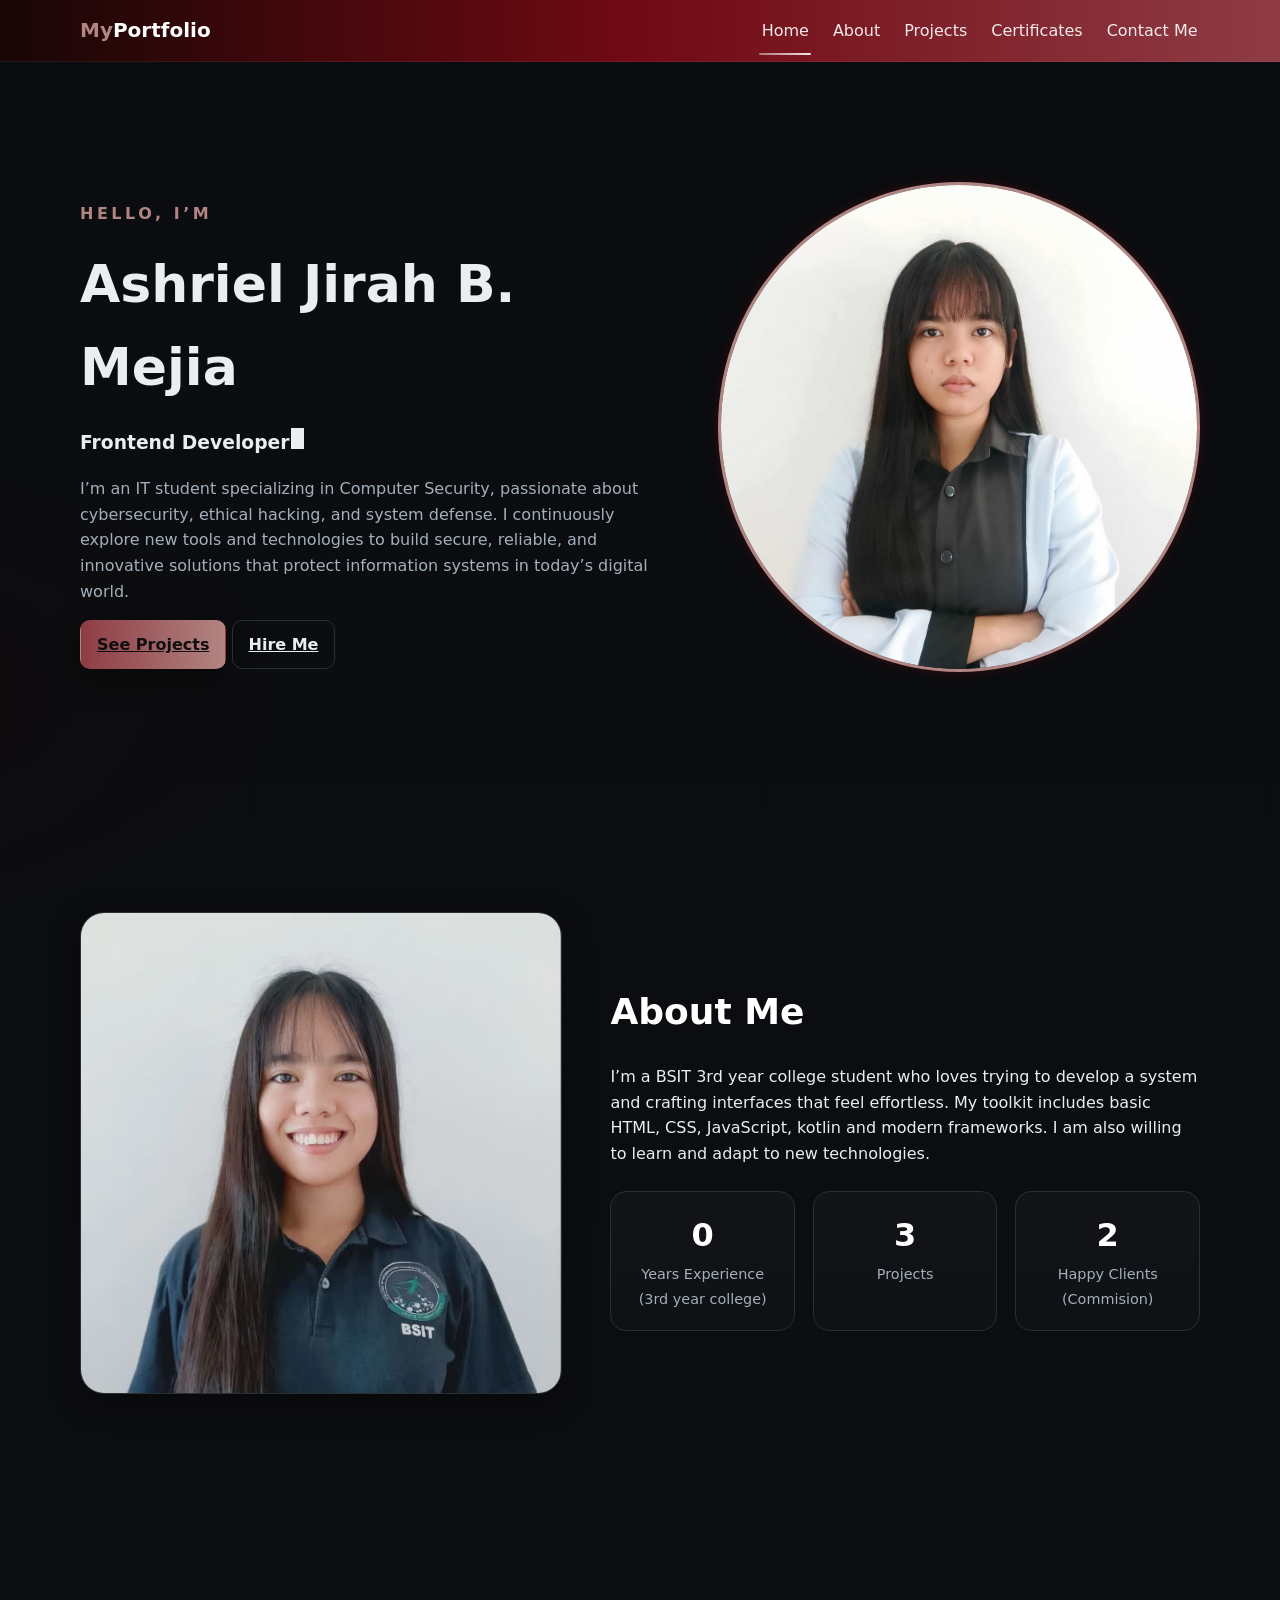
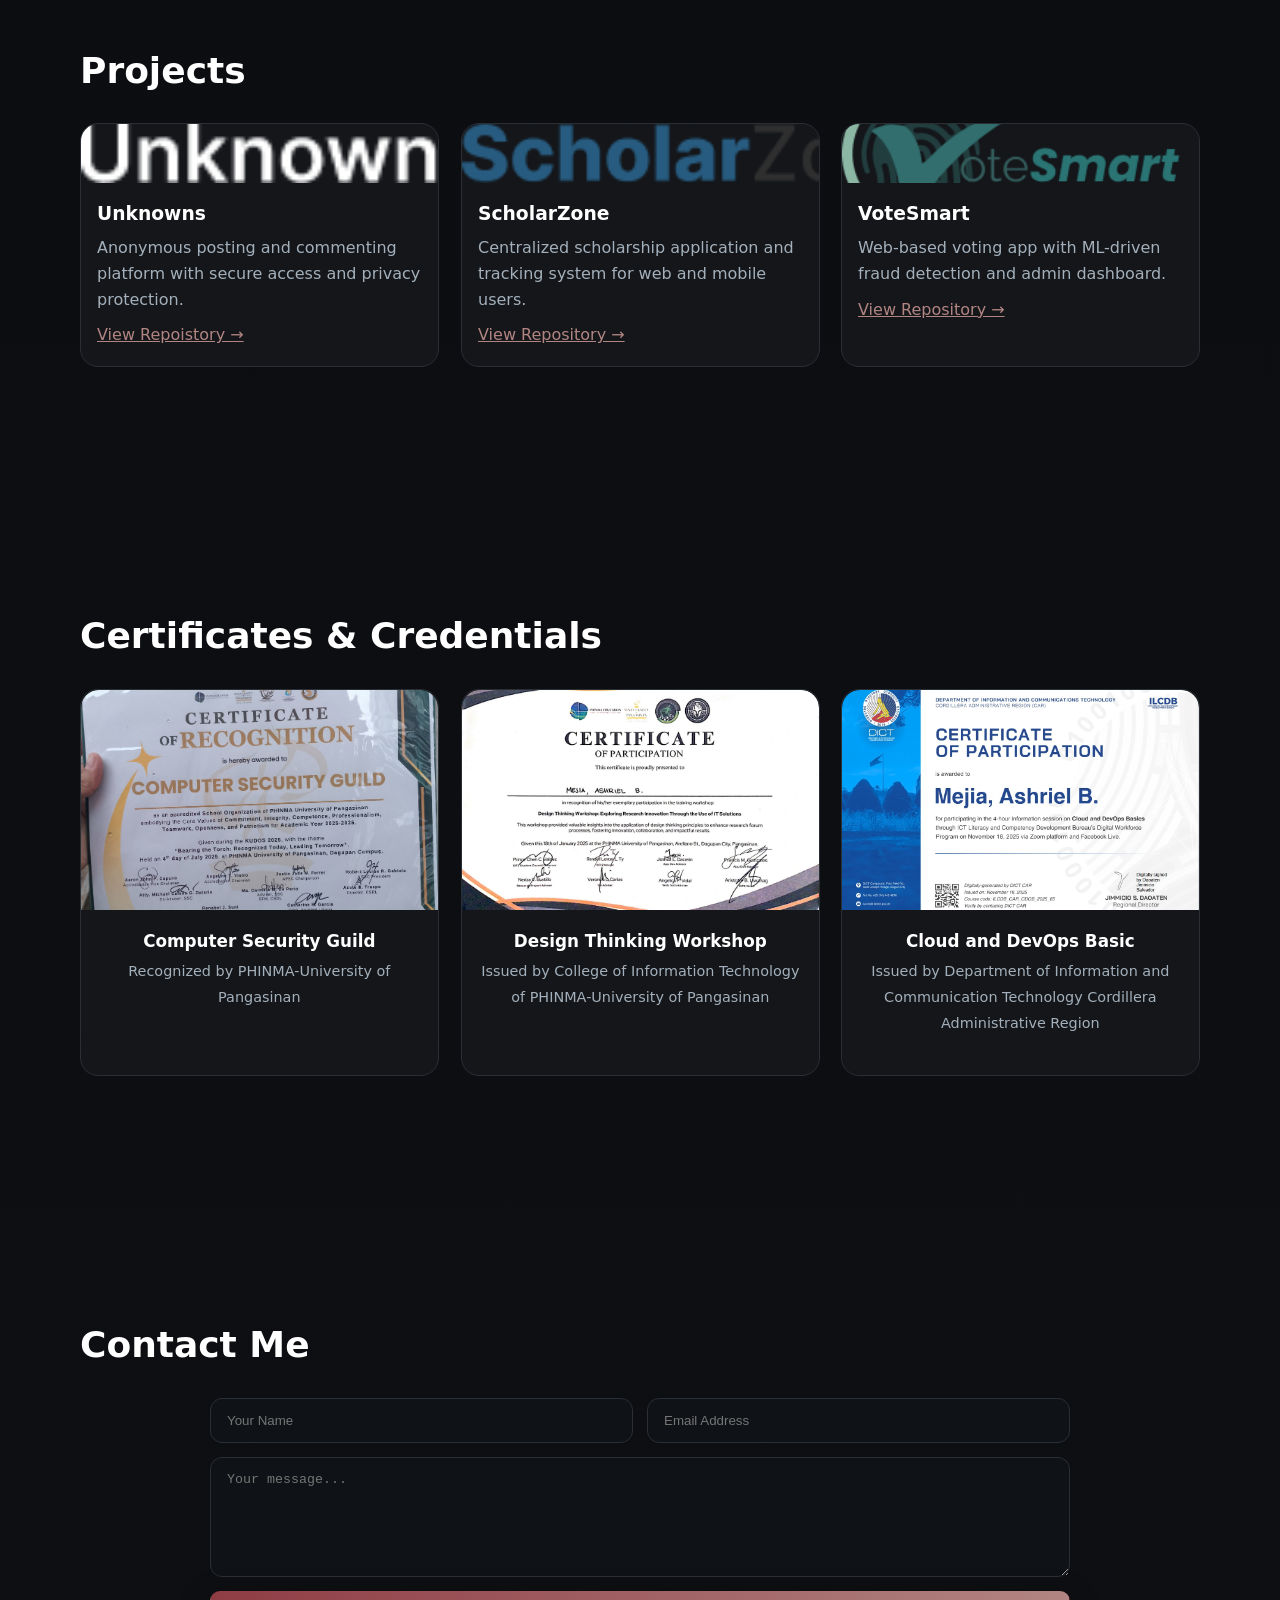
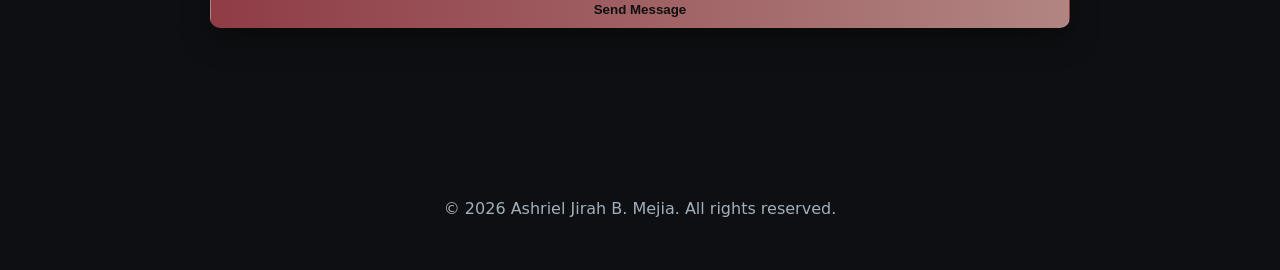
==== index.html @ 912727d7 "Add files via upload My Portfolio" ====
<!DOCTYPE html>
<html lang="en">
<head>
  <meta charset="utf-8" />
  <meta name="viewport" content="width=device-width,initial-scale=1" />
  <title>Sample Portfolio — Your Name</title>
  <link rel="stylesheet" href="style.css" />
</head>
<body>
  <!-- Header / Nav -->
  <header class="header" id="top">
    <a href="#home" class="logo"><span>My</span>Portfolio</a>

    <button class="menu-btn" aria-expanded="false" aria-controls="nav">
      <span class="menu-line"></span>
      <span class="menu-line"></span>
      <span class="menu-line"></span>
      <span class="sr-only">Toggle navigation</span>
    </button>

    <nav id="nav" class="navbar" aria-label="Primary">
      <a href="#home" class="nav-link">Home</a>
      <a href="#about" class="nav-link">About</a>
      <a href="#projects" class="nav-link">Projects</a>
      <a href="#certificates" class="nav-link">Certificates</a>
      <a href="#contact" class="nav-link">Contact Me</a>
    </nav>
  </header>

  <!-- Home -->
  <section id="home" class="home section">
    <div class="home-content">
      <p class="eyebrow reveal">Hello, I’m</p>
      <h1 class="reveal">Ashriel Jirah B. Mejia</h1>
      <h3 class="typing reveal" data-text='["Frontend Developer","UI/UX Enthusiast","Ledership Skills", "Project Manager"]'></h3>
      <p class="lead reveal">
        I’m an IT student specializing in Computer Security, 
        passionate about cybersecurity, ethical hacking, 
        and system defense. I continuously explore new tools 
        and technologies to build secure, reliable, 
        and innovative solutions that protect information 
        systems in today’s digital world.
      </p>

      <div class="btn-box reveal">
        <a class="btn btn-primary" href="#projects">See Projects</a>
        <a class="btn btn-ghost" href="#contact">Hire Me</a>
      </div>
    </div>

    <div class="img-box reveal">
      <img src="pic1.jpg"
           alt="Portrait placeholder" />
    </div>
  </section>

  <!-- About -->
  <section id="about" class="about section">
    <div class="about-img reveal">
      <img src="pic2.jpg"
           alt="Working at a laptop" />
    </div>
    <div class="about-content">
      <h2 class="section-title reveal">About Me</h2>
      <p class="reveal">
        I’m a BSIT 3rd year college student who loves trying to develop a system and crafting interfaces that feel effortless. My toolkit includes basic HTML, CSS,
        JavaScript, kotlin and modern frameworks. I am also willing to learn and adapt to new technologies.
      </p>

      <div class="stats">
        <div class="stat reveal">
          <span class="stat-num" data-target="0"></span>
          <span class="stat-label">Years Experience (3rd year college)</span>
        </div>
        <div class="stat reveal">
          <span class="stat-num" data-target="3">0</span>
          <span class="stat-label">Projects</span>
        </div>
        <div class="stat reveal">
          <span class="stat-num" data-target="2">0</span>
          <span class="stat-label">Happy Clients (Commision)</span>
        </div>
      </div>
    </div>
  </section>

  <!-- Projects -->
  <section id="projects" class="projects section">
    <h2 class="section-title reveal">Projects</h2>

    <div class="grid">

      <article class="card tilt reveal">
        <div class="card-media"
             style="background-image:url('Unknown\ \(1\).png')"></div>
        <div class="card-body">
          <h3>Unknowns</h3>
          <p>Anonymous posting and commenting platform with secure access and privacy protection.</p>
          <a href="https://github.com/ZAshTaymZie/Unknown.git" class="card-link">View Repoistory →</a>
        </div>
      </article>

      <article class="card tilt reveal">
        <div class="card-media"
             style="background-image:url('title.png')"></div>
        <div class="card-body">
          <h3>ScholarZone</h3>
          <p>Centralized scholarship application and tracking system for web and mobile users.</p>
          <a href="https://www.github.com/endevium/ScholarZone" class="card-link">View Repository →</a>
        </div>
      </article>

      <article class="card tilt reveal">
        <div class="card-media"
             style="background-image: url('logo.png') ;"></div>
        <div class="card-body">
          <h3>VoteSmart</h3>
          <p>Web-based voting app with ML-driven fraud detection and admin dashboard.</p>
          <a href="https://github.com/ZAshTaymZie/VoteSmart" class="card-link">View Repository →</a>
        </div>
      </article>
    </div>
  </section>

  <section id="certificates" class="certificates section">
  <h2 class="section-title reveal">Certificates & Credentials</h2>

  <div class="cert-grid">
    
    <!-- Certificate Item -->

    <article class="card tilt reveal">
    <div class="cert-card reveal">
      <img src="CSG.jpg" alt="Cybersecurity Fundamentals Certificate">
      <div class="cert-info">
        <h3>Computer Security Guild</h3>
        <span class="meta">Recognized by PHINMA-University of Pangasinan</span>
      </div>
    </div>
    </article>
    
    <article class="card tilt reveal">
    <div class="cert-card reveal">
      <img src="Designworkshop.jpg" alt="Python Programming Certificate">
      <div class="cert-info">
        <h3>Design Thinking Workshop</h3>
        <span class="meta">Issued by College of Information Technology of PHINMA-University of Pangasinan</span>
      </div>
    </div>
    </article>

    <article class="card tilt reveal">
    <div class="cert-card reveal">
      <img src="DICT.jpg" alt="Web Development Certificate">
      <div class="cert-info">
        <h3>Cloud and DevOps Basic</h3>
        <span class="meta">Issued by Department of Information and Communication Technology Cordillera Administrative Region</span>
      </div>
    </div>
    </article>

  </div>
</section>


  <!-- Contact -->
  <section id="contact" class="contact section">
    <h2 class="section-title reveal">Contact Me</h2>

    <form class="contact-form reveal" action="#" method="post">
      <div class="input-row">
        <input type="text" name="name" placeholder="Your Name" required />
        <input type="email" name="email" placeholder="Email Address" required />
      </div>
      <textarea name="message" rows="6" placeholder="Your message..." required></textarea>
      <button type="submit" class="btn btn-primary">Send Message</button>
    </form>
  </section>
  
  <button class="to-top" aria-label="Back to top">↑</button>

  <footer class="footer">
    <p>© <span id="year"></span> Ashriel Jirah B. Mejia. All rights reserved.</p>
  </footer>

  <script src="script.js"></script>



</body>
</html>
---- style.css ----
/* ===== Theme Variables ===== */
:root {
  --bg: #0e0f12;
  --text: #e9eef2;
  --muted: #a3b0bb;

  /* luxe cherry gradient */
  --grad-1: #180605;
  --grad-2: #710A14;
  --grad-3: #8F3C45;

  --accent: #B18582;     /* dusty rose */
  --accent-2: #8F3C45;   /* rustic red */

  --card: #14161a;
  --border: #2a2e35;
  --shadow: 0 10px 30px rgba(0,0,0,.35);
}

/* ===== Reset / Base ===== */
* {
  box-sizing: border-box;
}
html {
  scroll-behavior: smooth;
}
body {
  margin: 0;
  font: 16px/1.6 "Poppins", system-ui, -apple-system, Segoe UI, Roboto, Arial, sans-serif;
  color: var(--text);
  background:
    radial-gradient(1200px 600px at 120% -10%, rgba(143,60,69,.25), transparent 60%),
    radial-gradient(900px 400px at -20% 20%, rgba(24,6,5,.35), transparent 60%),
    linear-gradient(180deg, #0b0c0f, #0e0f12);
}

/* ===== Header / Navbar ===== */
.header {
  position: sticky;
  top: 0;
  z-index: 1000;
  display: flex;
  align-items: center;
  justify-content: space-between;
  width: 100%;
  padding: 12px min(8vw, 80px);
  background: linear-gradient(90deg, var(--grad-1), var(--grad-2), var(--grad-3));
  border-bottom: 1px solid rgba(255, 255, 255, .06);
  backdrop-filter: saturate(150%) blur(8px);
}
.logo {
  font-weight: 700;
  font-size: 1.25rem;
  color: #fff;
  text-decoration: none;
}
.logo span {
  color: var(--accent);
}
.menu-btn {
  display: none;
  background: none;
  border: 0;
  cursor: pointer;
  padding: 6px;
}
.menu-line {
  display: block;
  width: 24px;
  height: 2px;
  background: #fff;
  margin: 5px 0;
  border-radius: 2px;
}
.navbar {
  display: flex;
  align-items: center;
  gap: 1.2rem;
}
.nav-link {
  color: #fff;
  opacity: .9;
  position: relative;
  padding: .35rem .15rem;
  text-decoration: none;
  transition: 0.3s ease;
}
.nav-link:hover {
  opacity: 1;
}
.nav-link.active::after,
.nav-link:hover::after {
  content: "";
  position: absolute;
  left: 0;
  right: 0;
  bottom: -6px;
  height: 2px;
  background: linear-gradient(90deg, var(--accent), #fff);
  border-radius: 2px;
}
.btn {
  border-radius: 10px;
  padding: .65rem 1rem;
  font-weight: 600;
  display: inline-flex;
  gap: .5rem;
  align-items: center;
  justify-content: center;
  transition: transform .2s ease, box-shadow .3s ease, background .3s ease, color .3s ease;
}
.btn-primary {
  background: linear-gradient(90deg, var(--accent-2), var(--accent));
  color: #0f0f10;
  border: 1px solid transparent;
  box-shadow: var(--shadow);
}
.btn-primary:hover {
  transform: translateY(-2px);
  color: #000;
}
.btn-ghost {
  background: transparent;
  color: var(--text);
  border: 1px solid var(--border);
}
.btn-ghost:hover {
  border-color: var(--accent);
  color: #fff;
}

/* ===== Sections ===== */
.section {
  padding: clamp(72px, 12vw, 120px) min(8vw, 80px);
}
.section-title {
  font-size: clamp(1.6rem, 1.2rem + 2vw, 2.25rem);
  margin: 0 0 24px;
  color: #fff;
}

/* ===== Home ===== */
.home {
  display: grid;
  grid-template-columns: 1.1fr .9fr;
  gap: 48px;
  align-items: center;
}
.home .eyebrow {
  color: var(--accent);
  letter-spacing: .22em;
  text-transform: uppercase;
  font-weight: 700;
}
.home h1 {
  font-size: clamp(2rem, 1.2rem + 3vw, 3.25rem);
  margin: .25rem 0 .25rem;
}
.home .lead {
  color: var(--muted);
  max-width: 60ch;
}
.img-box {
  width: 100%;
  height: 100%;
  border-radius: 50%;
  overflow: hidden;
  border: 3px solid var(--accent);
  box-shadow: 0 0 10px rgba(113, 10, 20, 0.4);
}
.img-box img {
  width: 100%;
  height: 100%;
  object-fit: cover;
}

/* ===== About ===== */
.about {
  display: grid;
  grid-template-columns: .9fr 1.1fr;
  gap: 48px;
  align-items: center;
}
.about-img img {
  width: 100%;
  border-radius: 24px;
  border: 1px solid var(--border);
  box-shadow: var(--shadow);
}
.stats {
  display: grid;
  grid-template-columns: repeat(3, 1fr);
  gap: 18px;
  margin-top: 24px;
}
.stat {
  background: linear-gradient(180deg, #121419, #0f1115);
  border: 1px solid var(--border);
  border-radius: 16px;
  padding: 18px;
  text-align: center;
}
.stat-num {
  display: block;
  font-size: 2rem;
  font-weight: 800;
  color: #fff;
}
.stat-label {
  color: var(--muted);
  font-size: .9rem;
}

/* ===== Projects ===== */
.projects .grid {
  display: grid;
  grid-template-columns: repeat(3, 1fr);
  gap: 22px;
}
.card {
  background: var(--card);
  border: 1px solid var(--border);
  border-radius: 18px;
  overflow: hidden;
  transform-style: preserve-3d;
  will-change: transform;
}
.card-media {
  aspect-ratio: 60/10;
  background-size: cover;
  background-position: left;
  filter: saturate(.95) contrast(1.05);
  transition: transform .4s ease, filter .3s ease;
}
.card-body {
  padding: 16px 16px 18px;
}
.card h3 {
  margin: 0 0 6px;
  color: #fff;
}
.card p {
  margin: 0 0 10px;
  color: var(--muted);
}
.card-link {
  color: var(--accent);
}
.card:hover .card-media {
  transform: scale(1.05);
  filter: saturate(1.05);
}

/* ===== Certificates ===== */
.cert-grid {
  display: grid;
  grid-template-columns: repeat(3, 1fr);
  gap: 22px;
}

.cert-card {
  background: var(--card);
  border-radius: 18px;
  overflow: hidden;
  transition: transform .35s ease, box-shadow .35s ease;
}

.cert-card:hover {
  transform: translateY(-6px);
}

.cert-card img {
  width: 100%;
  height: 220px;
  object-fit: cover;
  background: #0f1115;
}

.cert-info {
  padding: 10px 10px 40px;
  text-align: center;
}

.cert-info h3 {
  margin: 0 0 4px;
  color: #fff;
  font-size: 1.05rem;
}

.cert-info .meta {
  font-size: .9rem;
  color: var(--muted);
}

/* ===== Contact ===== */
.contact-form {
  max-width: 860px;
  margin-inline: auto;
  display: grid;
  gap: 14px;
}
.input-row {
  display: grid;
  grid-template-columns: 1fr 1fr;
  gap: 14px;
}
input, textarea {
  width: 100%;
  padding: 14px 16px;
  border-radius: 12px;
  border: 1px solid var(--border);
  background: #0f1216;
  color: var(--text);
}
input:focus, textarea:focus {
  outline: none;
  border-color: var(--accent);
  box-shadow: 0 0 0 4px rgba(177, 133, 130, .15);
}

/* ===== Footer ===== */
.footer {
  padding: 32px;
  text-align: center;
  color: var(--muted);
}

/* ===== Back to Top ===== */
.to-top {
  position: fixed;
  right: 20px;
  bottom: 20px;
  width: 44px;
  height: 44px;
  border-radius: 50%;
  background: linear-gradient(135deg, var(--accent-2), var(--accent));
  color: #0f0f10;
  border: 0;
  cursor: pointer;
  box-shadow: var(--shadow);
  display: none;
  font-size: 1.15rem;
  font-weight: 800;
}
.to-top.show {
  display: grid;
  place-items: center;
}

/* ===== Animations / Reveal ===== */
.reveal {
  opacity: 0;
  transform: translateY(16px);
  transition: opacity .7s ease, transform .7s ease;
}
.reveal.visible {
  opacity: 1;
  transform: none;
}
.typing::after {
  content: "";
  display: inline-block;
  width: 1ch;
  margin-left: 2px;
  height: 1.1em;
  background: currentColor;
  animation: blink 1s steps(1) infinite;
}

@keyframes blink {
  50% { opacity: 0; }
}

/* ===== Responsive ===== */
@media (max-width: 992px) {
  .projects .grid { grid-template-columns: repeat(2, 1fr); }
  .about, .home { grid-template-columns: 1fr; text-align: center; }
  .img-box { order: -1; margin-inline: auto; }
  .stats { grid-template-columns: repeat(3, 1fr); }
}
@media (max-width: 768px) {
  .menu-btn { display: block; }
  .navbar {
    position: fixed;
    inset: 64px 0 auto 0;
    background: #111318;
    border-top: 1px solid var(--border);
    transform: translateY(-120%);
    transition: transform .35s ease;
    padding: 14px min(8vw, 80px);
    display: grid;
    gap: 10px;
  }
  .navbar.open { transform: translateY(0); }
  .projects .grid { grid-template-columns: 1fr; }
  .input-row { grid-template-columns: 1fr; }
}

@media (max-width: 992px) {
  .cert-grid { grid-template-columns: repeat(2, 1fr); }
}
@media (max-width: 768px) {
  .cert-grid { grid-template-columns: 1fr; }
}
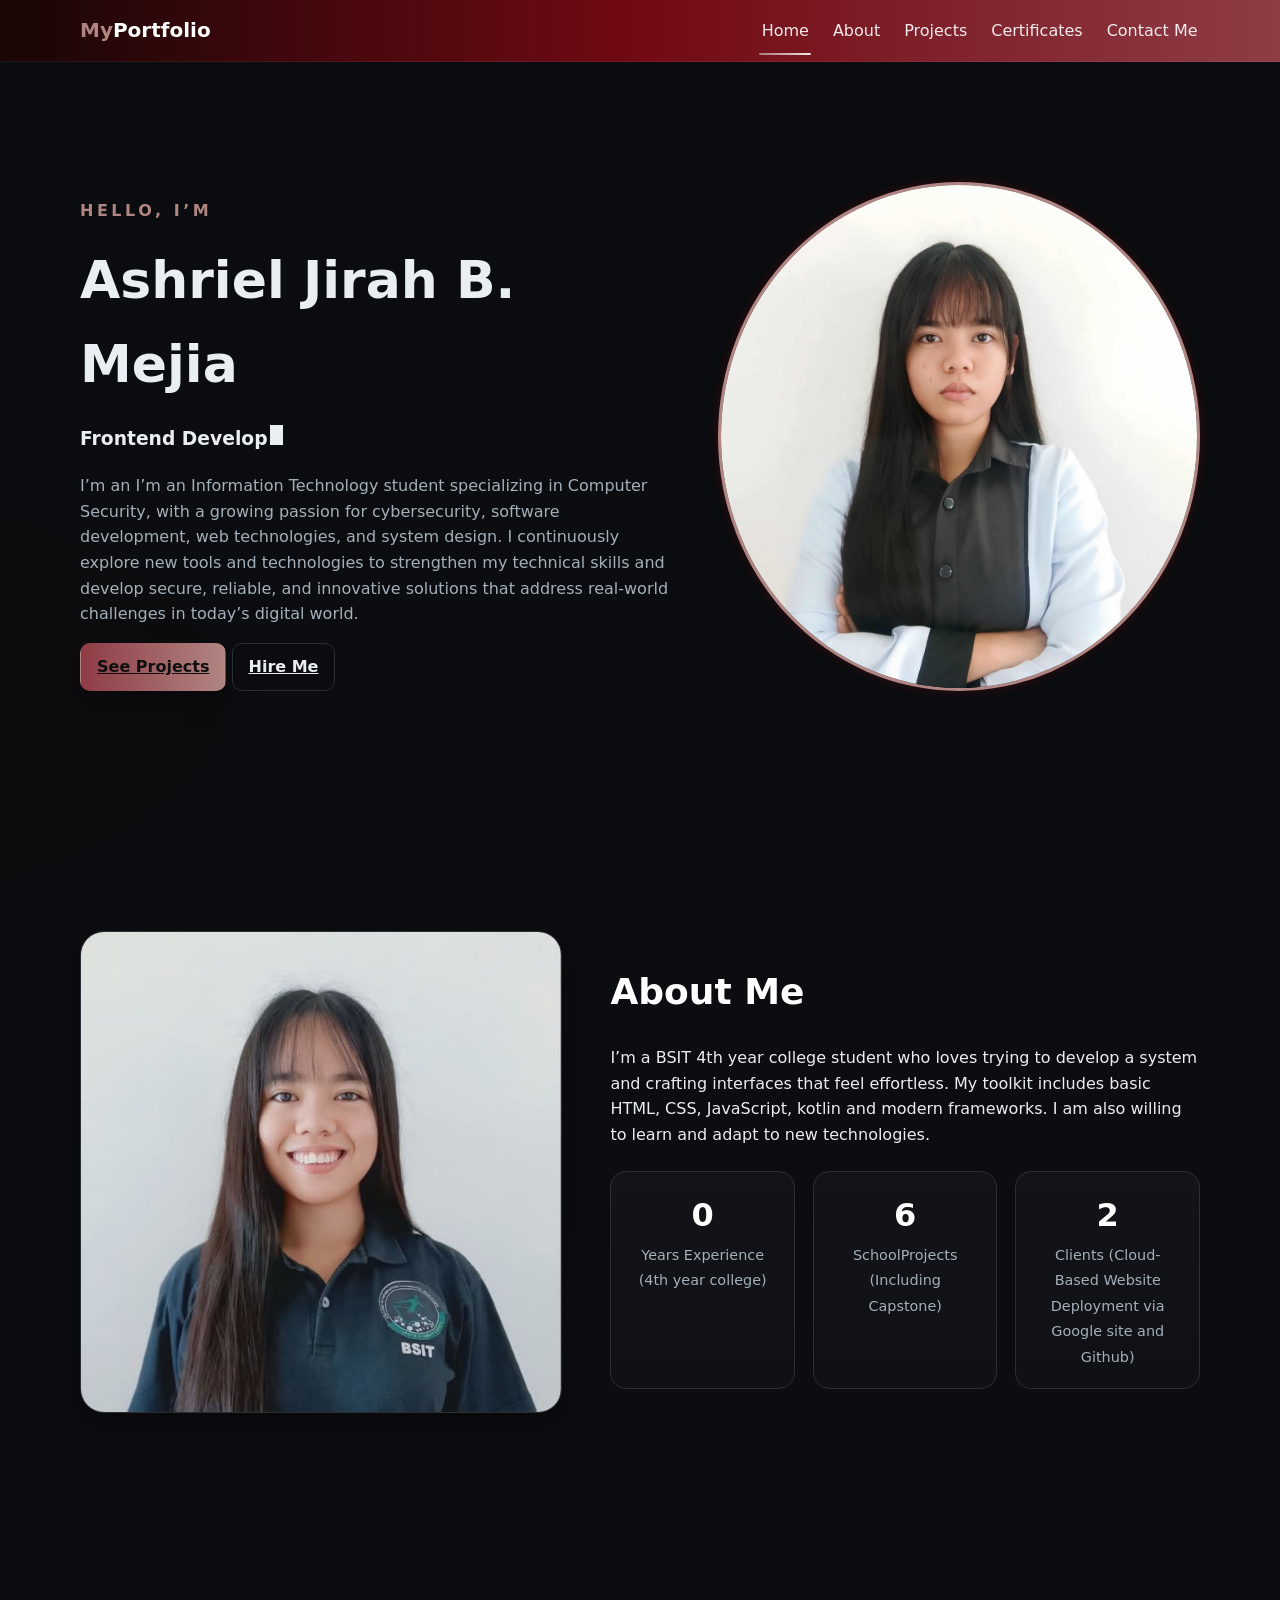
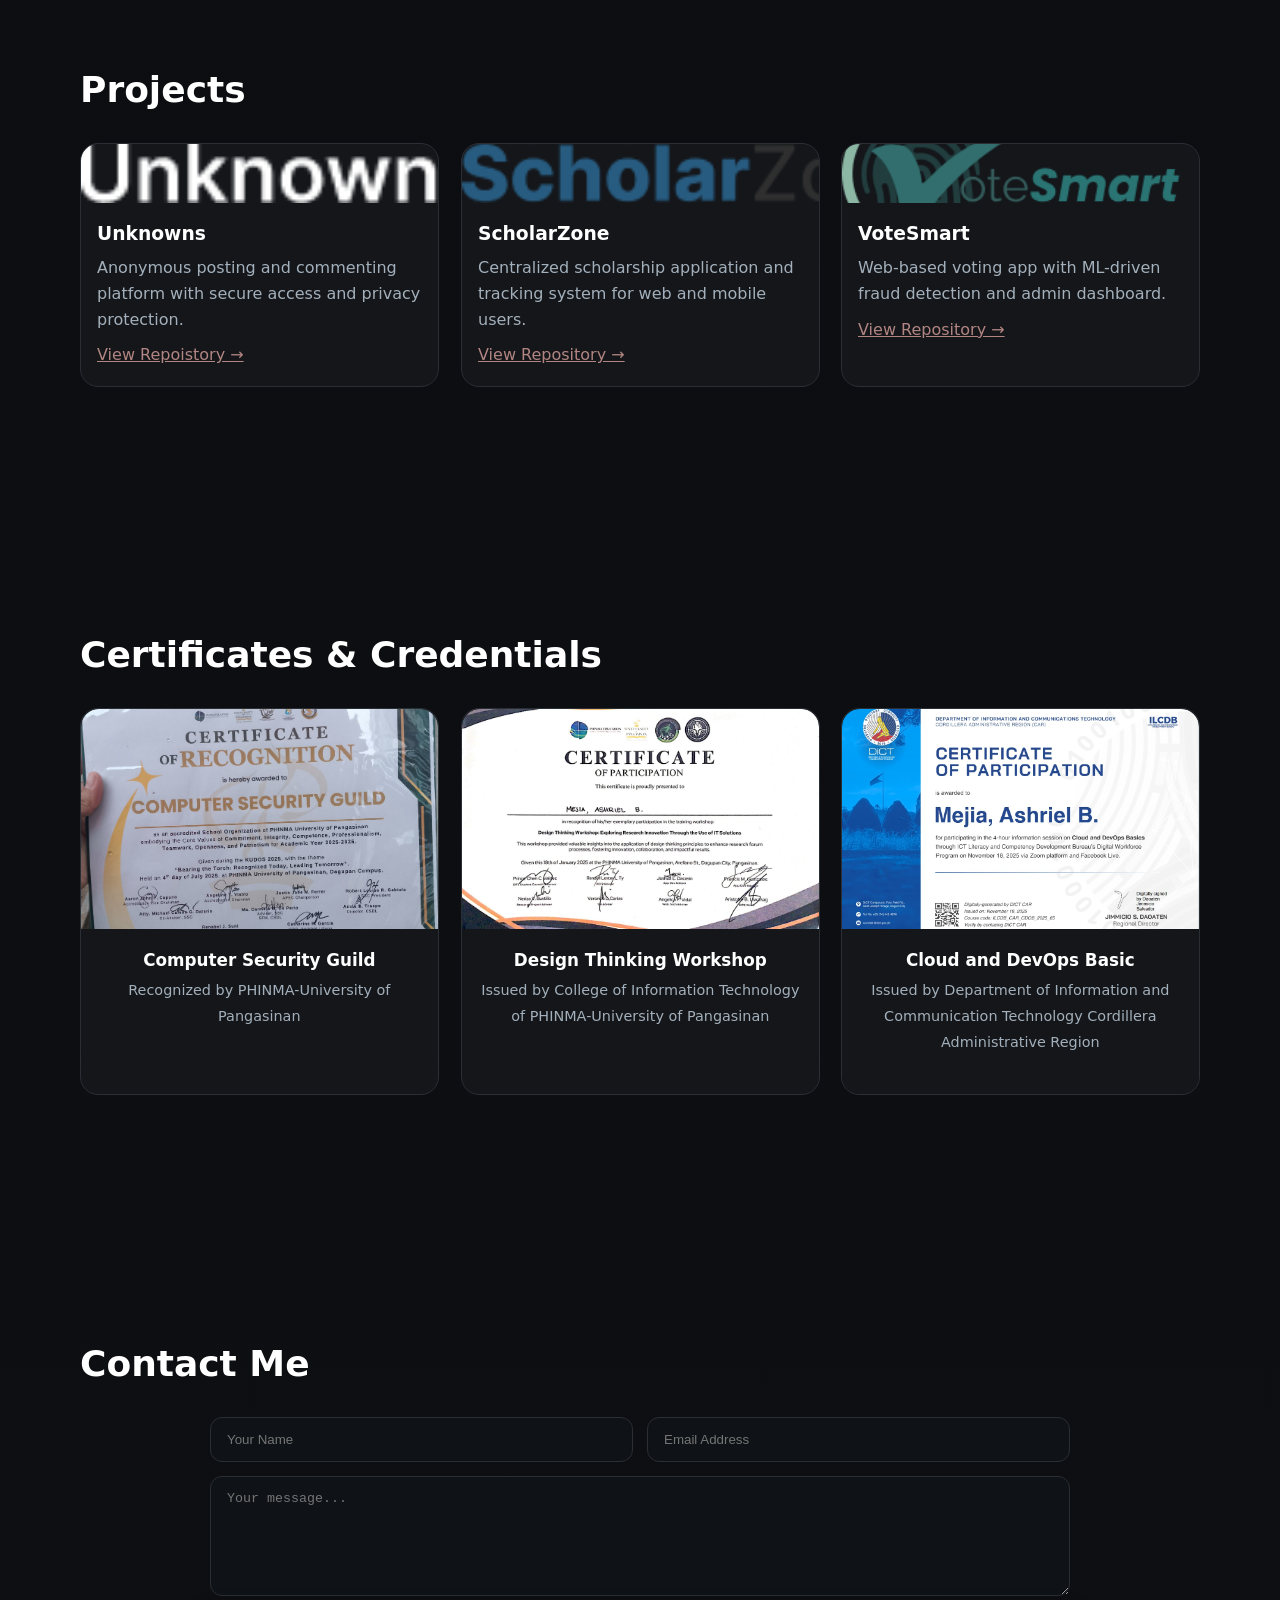
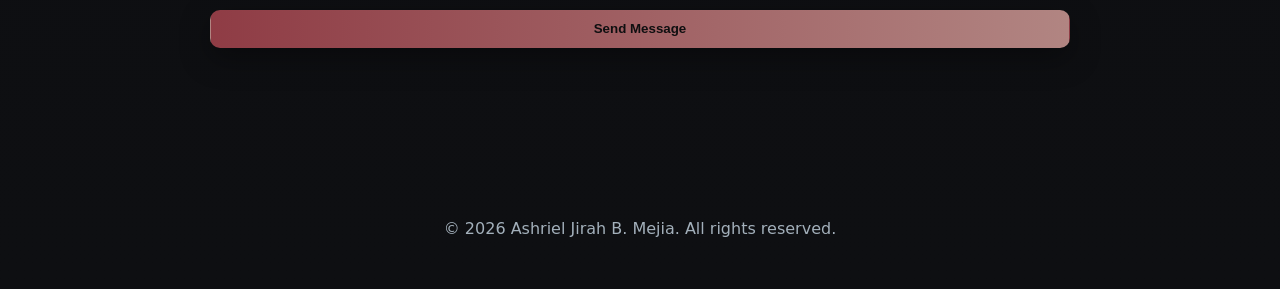
==== commit c64a9a76: "Update index.html" ====
--- a/index.html
+++ b/index.html
@@ -3,7 +3,7 @@
 <head>
   <meta charset="utf-8" />
   <meta name="viewport" content="width=device-width,initial-scale=1" />
-  <title>Sample Portfolio — Your Name</title>
+  <title>AJBM Portfolio</title>
   <link rel="stylesheet" href="style.css" />
 </head>
 <body>
@@ -34,12 +34,7 @@
       <h1 class="reveal">Ashriel Jirah B. Mejia</h1>
       <h3 class="typing reveal" data-text='["Frontend Developer","UI/UX Enthusiast","Ledership Skills", "Project Manager"]'></h3>
       <p class="lead reveal">
-        I’m an IT student specializing in Computer Security, 
-        passionate about cybersecurity, ethical hacking, 
-        and system defense. I continuously explore new tools 
-        and technologies to build secure, reliable, 
-        and innovative solutions that protect information 
-        systems in today’s digital world.
+        I’m an I’m an Information Technology student specializing in Computer Security, with a growing passion for cybersecurity, software development, web technologies, and system design. I continuously explore new tools and technologies to strengthen my technical skills and develop secure, reliable, and innovative solutions that address real-world challenges in today’s digital world.
       </p>
 
       <div class="btn-box reveal">
@@ -63,22 +58,22 @@
     <div class="about-content">
       <h2 class="section-title reveal">About Me</h2>
       <p class="reveal">
-        I’m a BSIT 3rd year college student who loves trying to develop a system and crafting interfaces that feel effortless. My toolkit includes basic HTML, CSS,
+        I’m a BSIT 4th year college student who loves trying to develop a system and crafting interfaces that feel effortless. My toolkit includes basic HTML, CSS,
         JavaScript, kotlin and modern frameworks. I am also willing to learn and adapt to new technologies.
       </p>
 
       <div class="stats">
         <div class="stat reveal">
           <span class="stat-num" data-target="0"></span>
-          <span class="stat-label">Years Experience (3rd year college)</span>
+          <span class="stat-label">Years Experience (4th year college)</span>
         </div>
         <div class="stat reveal">
-          <span class="stat-num" data-target="3">0</span>
-          <span class="stat-label">Projects</span>
+          <span class="stat-num" data-target="6">0</span>
+          <span class="stat-label">SchoolProjects (Including Capstone)</span>
         </div>
         <div class="stat reveal">
           <span class="stat-num" data-target="2">0</span>
-          <span class="stat-label">Happy Clients (Commision)</span>
+          <span class="stat-label"> Clients (Cloud-Based Website Deployment via Google site and Github)</span>
         </div>
       </div>
     </div>
@@ -167,14 +162,30 @@
   <section id="contact" class="contact section">
     <h2 class="section-title reveal">Contact Me</h2>
 
-    <form class="contact-form reveal" action="#" method="post">
-      <div class="input-row">
-        <input type="text" name="name" placeholder="Your Name" required />
-        <input type="email" name="email" placeholder="Email Address" required />
-      </div>
-      <textarea name="message" rows="6" placeholder="Your message..." required></textarea>
-      <button type="submit" class="btn btn-primary">Send Message</button>
-    </form>
+    <form 
+  class="contact-form reveal" 
+  action="https://formsubmit.co/mejiaashriel@gmail.com" 
+  method="POST"
+>
+  <input type="hidden" name="_subject" value="New Portfolio Message from Ashriel's Website">
+  <input type="hidden" name="_captcha" value="false">
+  <input type="hidden" name="_template" value="table">
+
+  <div class="input-row">
+    <input type="text" name="name" placeholder="Your Name" required />
+    <input type="email" name="email" placeholder="Email Address" required />
+  </div>
+
+  <textarea 
+    name="message" 
+    rows="6" 
+    placeholder="Your message..." 
+    required
+  ></textarea>
+
+  <button type="submit" class="btn btn-primary">
+    Send Message
+  </button>
   </section>
   
   <button class="to-top" aria-label="Back to top">↑</button>
@@ -188,4 +199,4 @@
 
 
 </body>
-</html>+</html>
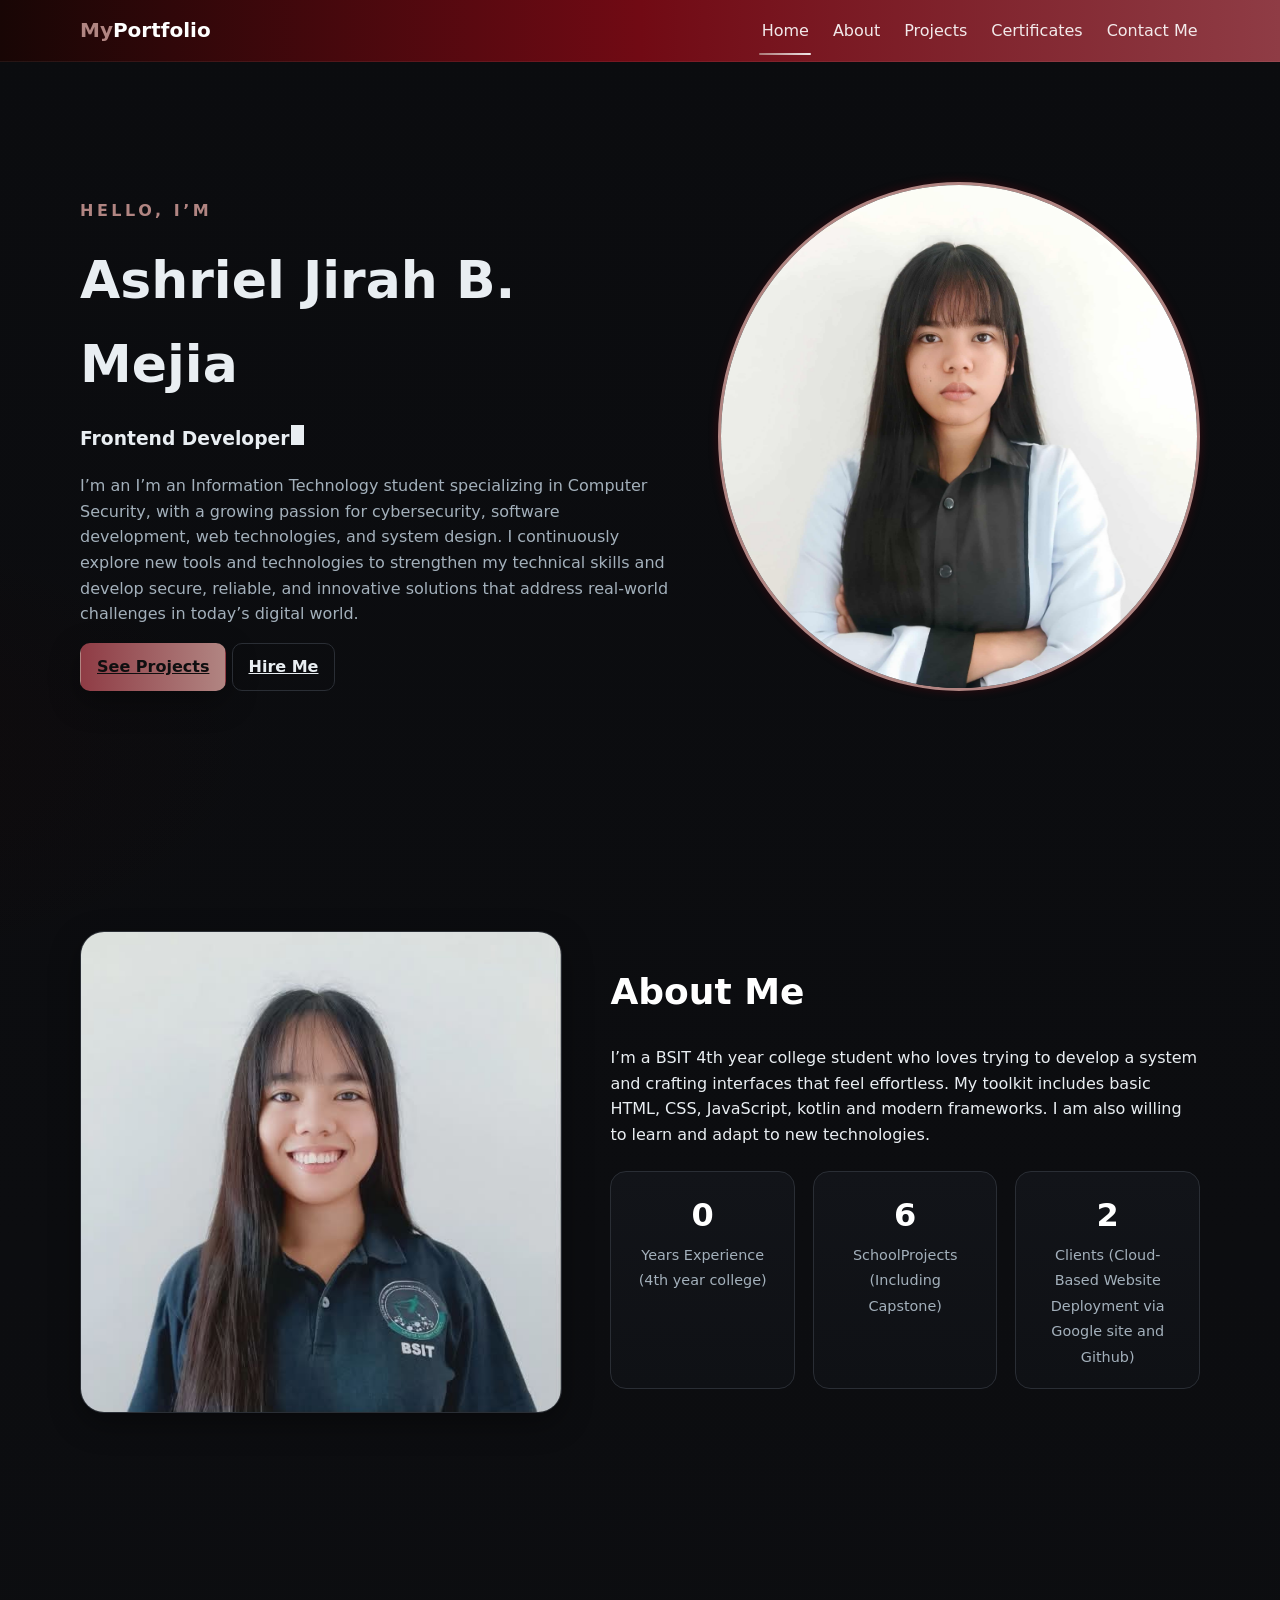
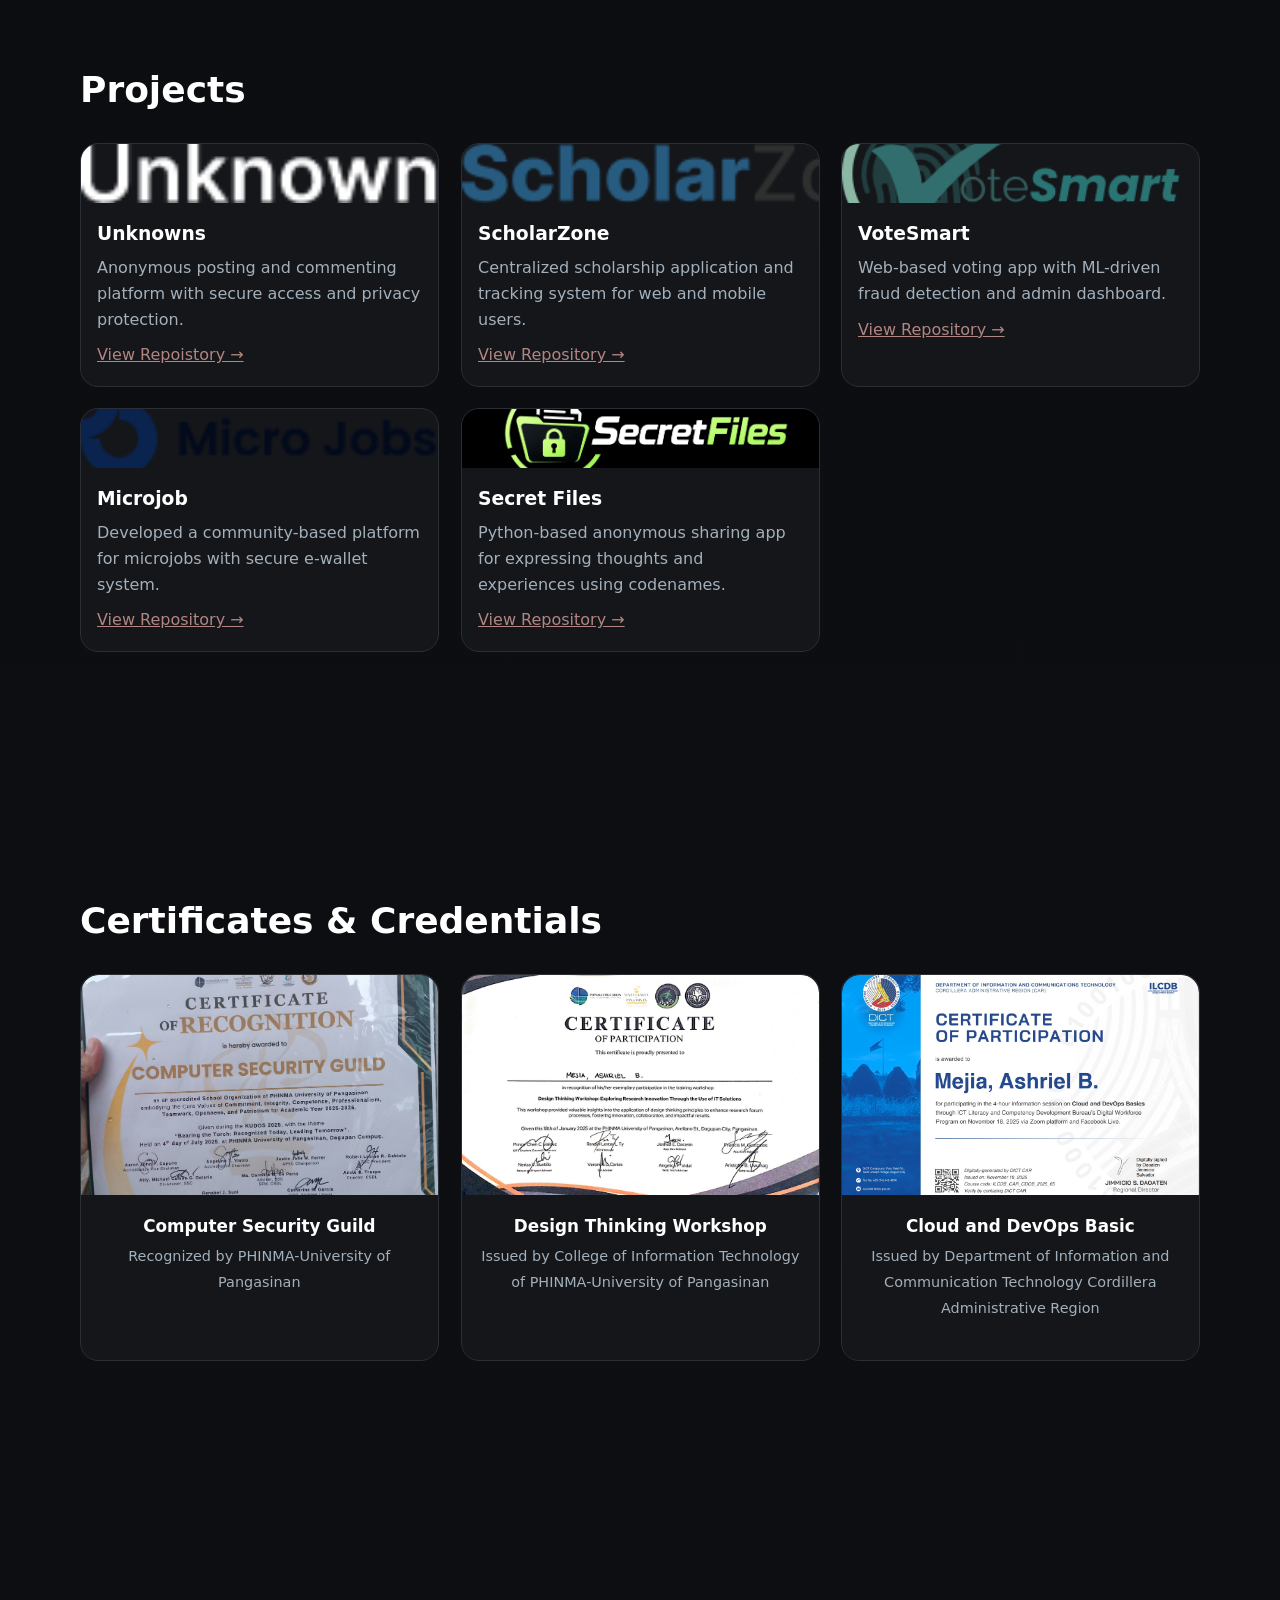
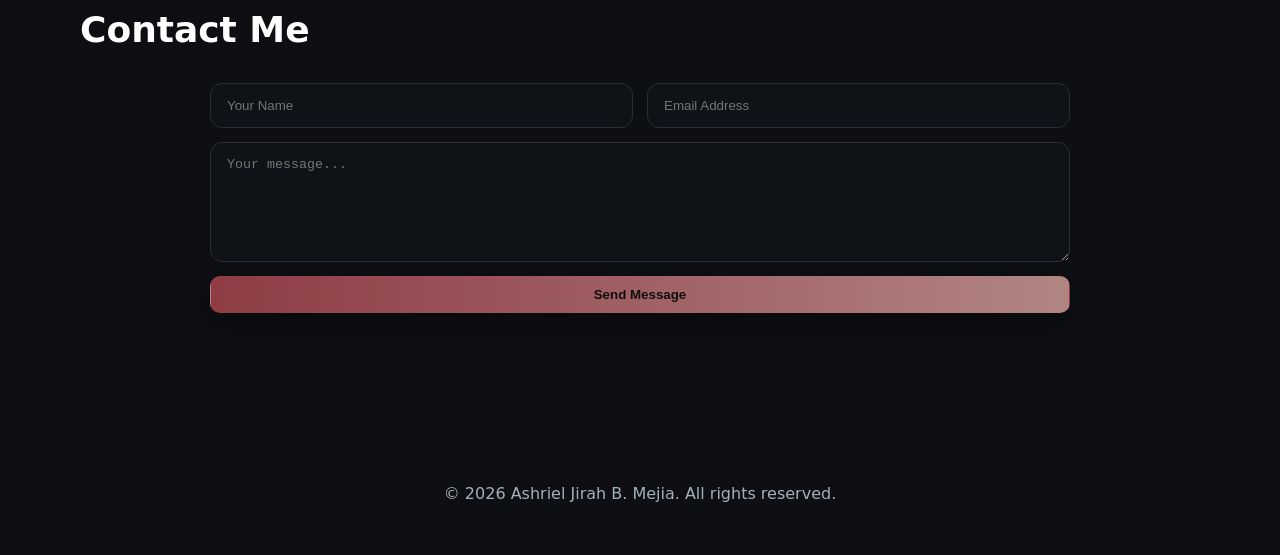
==== commit 5c4dd12b: "Add files via upload" ====
--- a/index.html
+++ b/index.html
@@ -91,7 +91,7 @@
         <div class="card-body">
           <h3>Unknowns</h3>
           <p>Anonymous posting and commenting platform with secure access and privacy protection.</p>
-          <a href="https://github.com/ZAshTaymZie/Unknown.git" class="card-link">View Repoistory →</a>
+          <a href="https://github.com/ZAshTaymZie/Unknown" class="card-link">View Repoistory →</a>
         </div>
       </article>
 
@@ -101,7 +101,7 @@
         <div class="card-body">
           <h3>ScholarZone</h3>
           <p>Centralized scholarship application and tracking system for web and mobile users.</p>
-          <a href="https://www.github.com/endevium/ScholarZone" class="card-link">View Repository →</a>
+          <a href="https://github.com/ZAshTaymZie/scholarzone" class="card-link">View Repository →</a>
         </div>
       </article>
 
@@ -112,6 +112,26 @@
           <h3>VoteSmart</h3>
           <p>Web-based voting app with ML-driven fraud detection and admin dashboard.</p>
           <a href="https://github.com/ZAshTaymZie/VoteSmart" class="card-link">View Repository →</a>
+        </div>
+      </article>
+
+      <article class="card tilt reveal">
+        <div class="card-media"
+             style="background-image: url('microjob.png') ;"></div>
+        <div class="card-body">
+          <h3>Microjob</h3>
+          <p>Developed a community-based platform for microjobs with secure e-wallet system.</p>
+          <a href="https://github.com/AchylsLuna/MicroJob-1" class="card-link">View Repository →</a>
+        </div>
+      </article>
+
+      <article class="card tilt reveal">
+        <div class="card-media"
+             style="background-image: url('sf logo.png') ;"></div>
+        <div class="card-body">
+          <h3>Secret Files</h3>
+          <p>Python-based anonymous sharing app for expressing thoughts and experiences using codenames.</p>
+          <a href="https://github.com/ZAshTaymZie/Secret-Files" class="card-link">View Repository →</a>
         </div>
       </article>
     </div>
@@ -199,4 +219,4 @@
 
 
 </body>
-</html>
+</html>
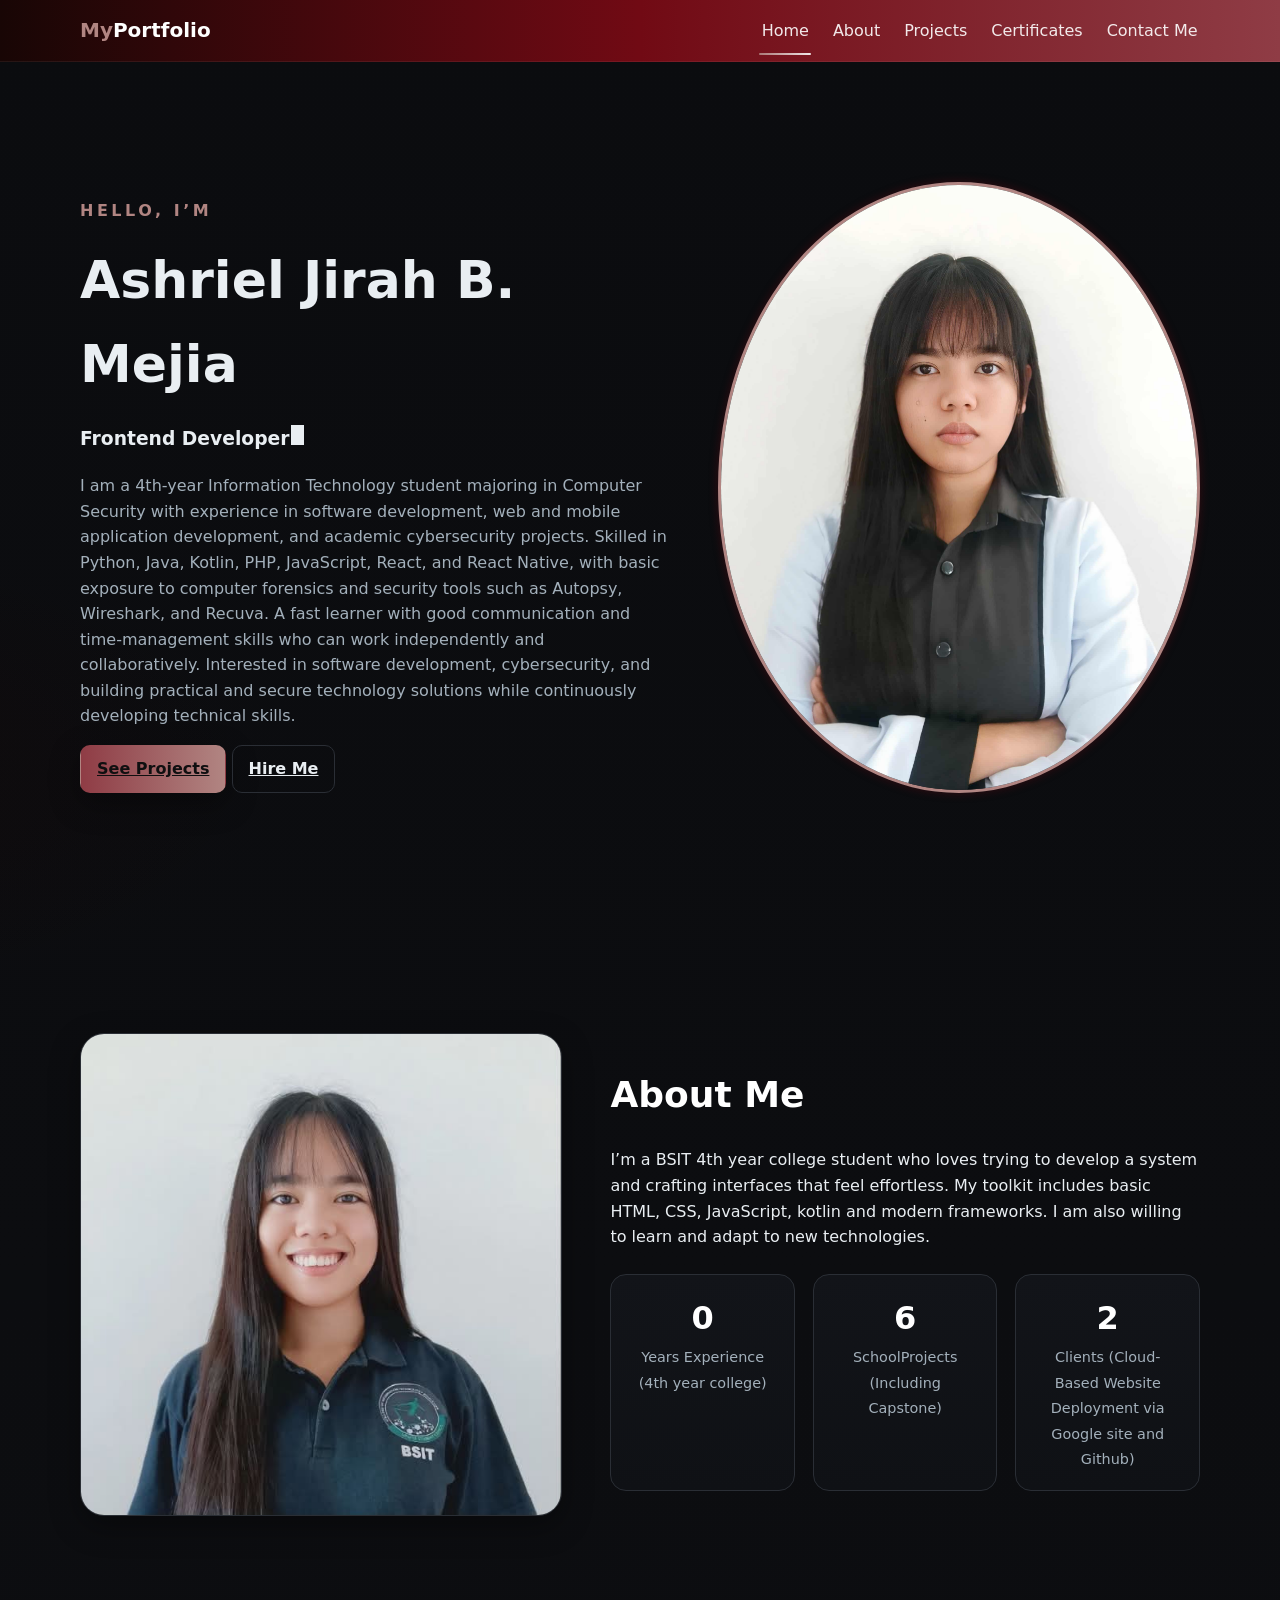
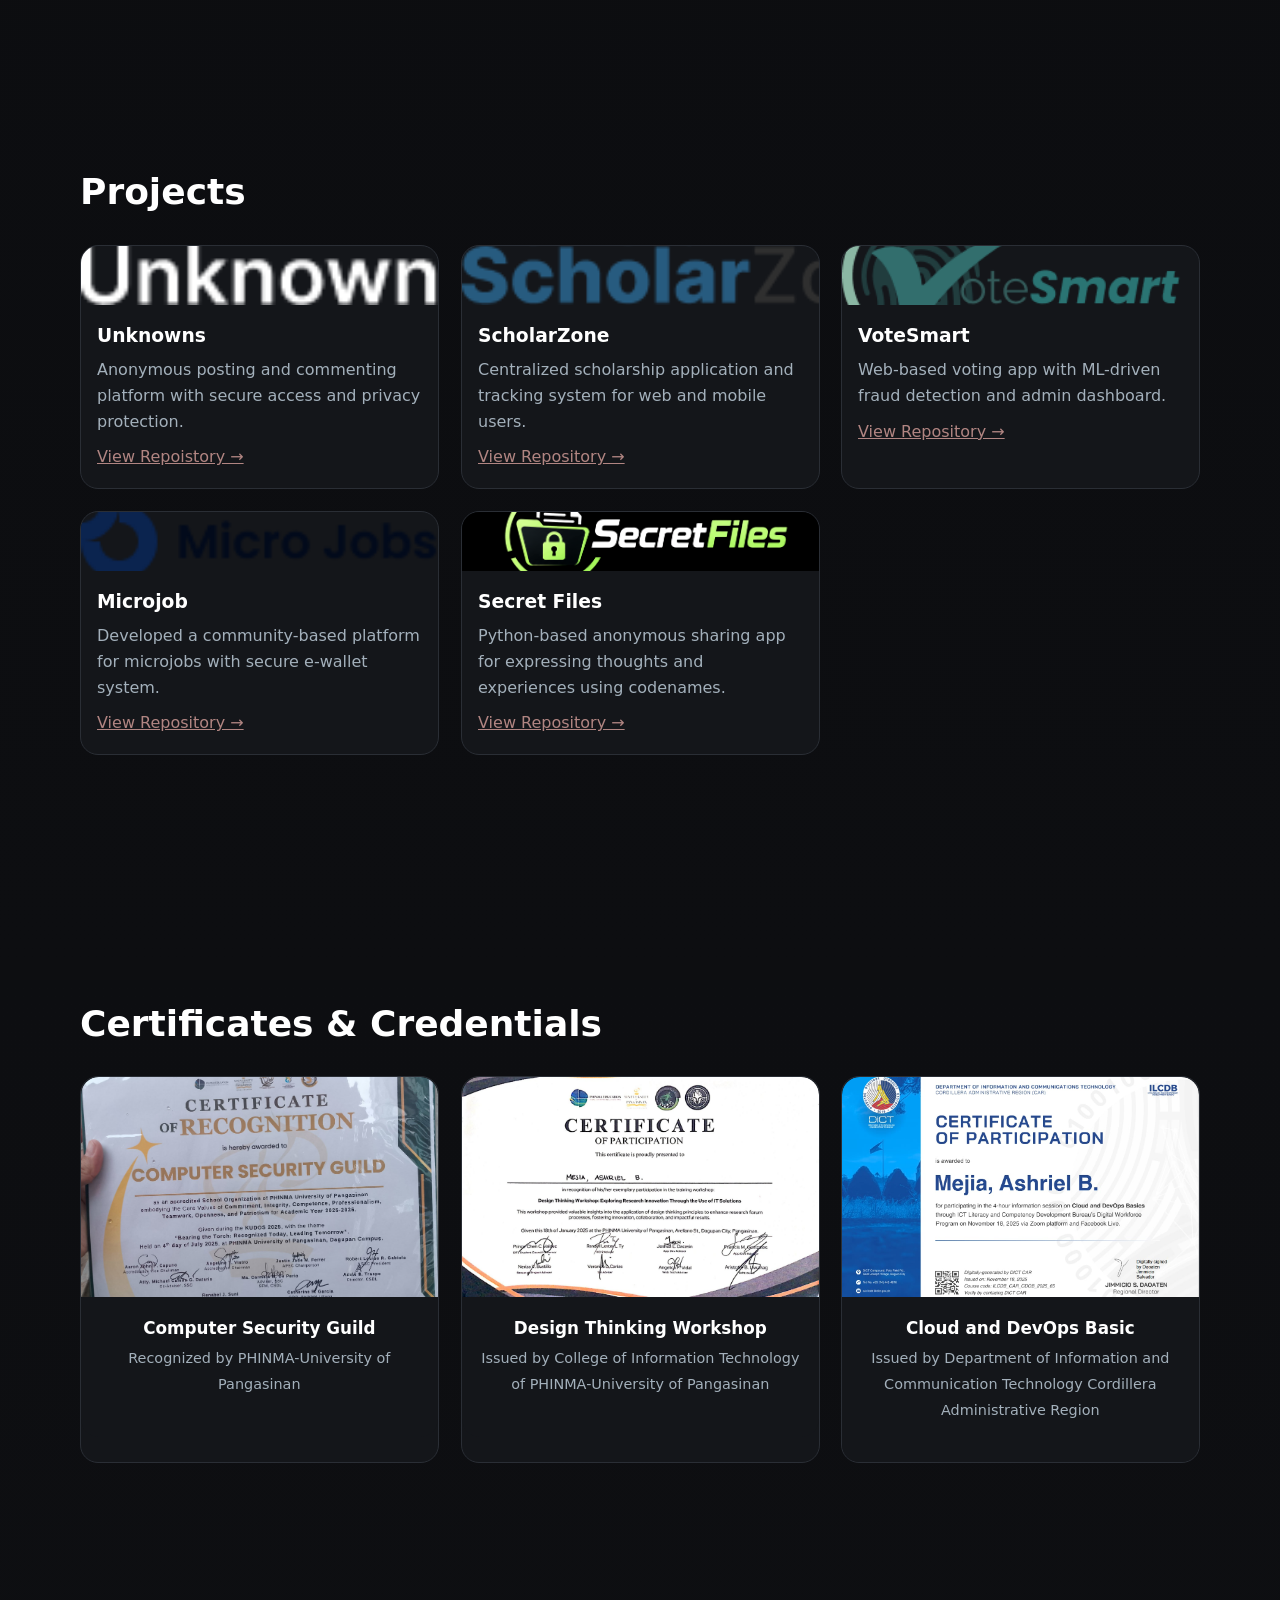
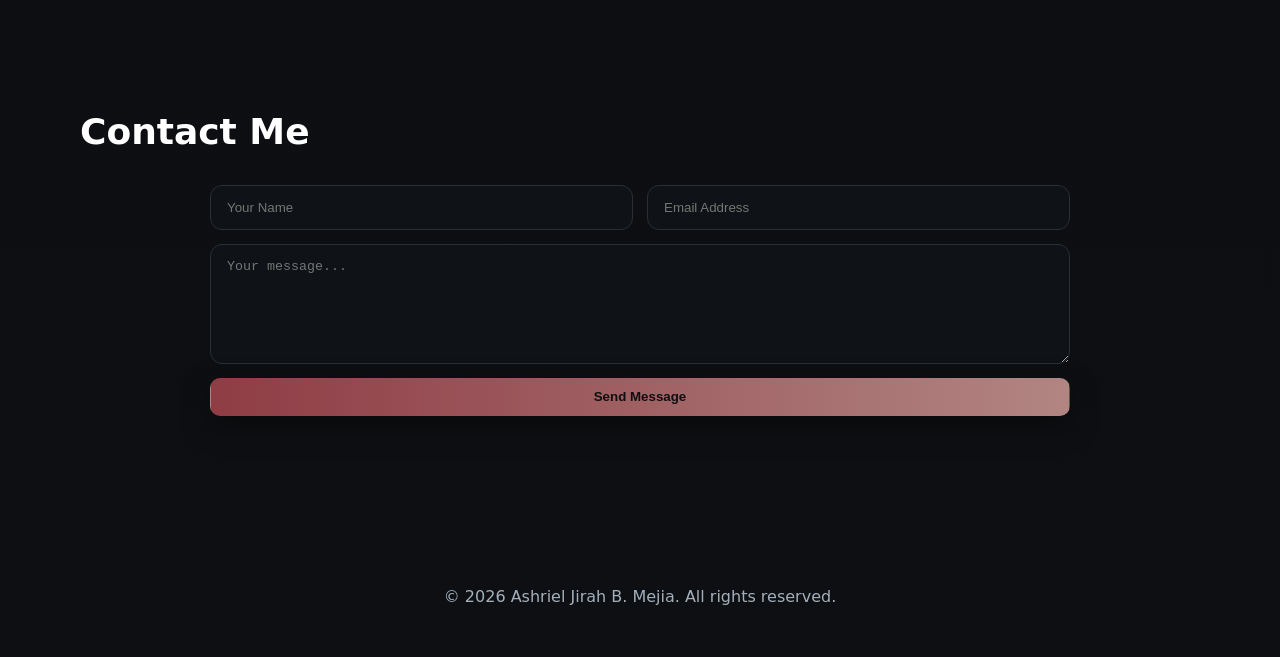
==== commit 0817d9e7: "Update index.html" ====
--- a/index.html
+++ b/index.html
@@ -34,7 +34,7 @@
       <h1 class="reveal">Ashriel Jirah B. Mejia</h1>
       <h3 class="typing reveal" data-text='["Frontend Developer","UI/UX Enthusiast","Ledership Skills", "Project Manager"]'></h3>
       <p class="lead reveal">
-        I’m an I’m an Information Technology student specializing in Computer Security, with a growing passion for cybersecurity, software development, web technologies, and system design. I continuously explore new tools and technologies to strengthen my technical skills and develop secure, reliable, and innovative solutions that address real-world challenges in today’s digital world.
+        I am a 4th-year Information Technology student majoring in Computer Security with experience in software development, web and mobile application development, and academic cybersecurity projects. Skilled in Python, Java, Kotlin, PHP, JavaScript, React, and React Native, with basic exposure to computer forensics and security tools such as Autopsy, Wireshark, and Recuva. A fast learner with good communication and time-management skills who can work independently and collaboratively. Interested in software development, cybersecurity, and building practical and secure technology solutions while continuously developing technical skills.
       </p>
 
       <div class="btn-box reveal">
@@ -219,4 +219,4 @@
 
 
 </body>
-</html>+</html>
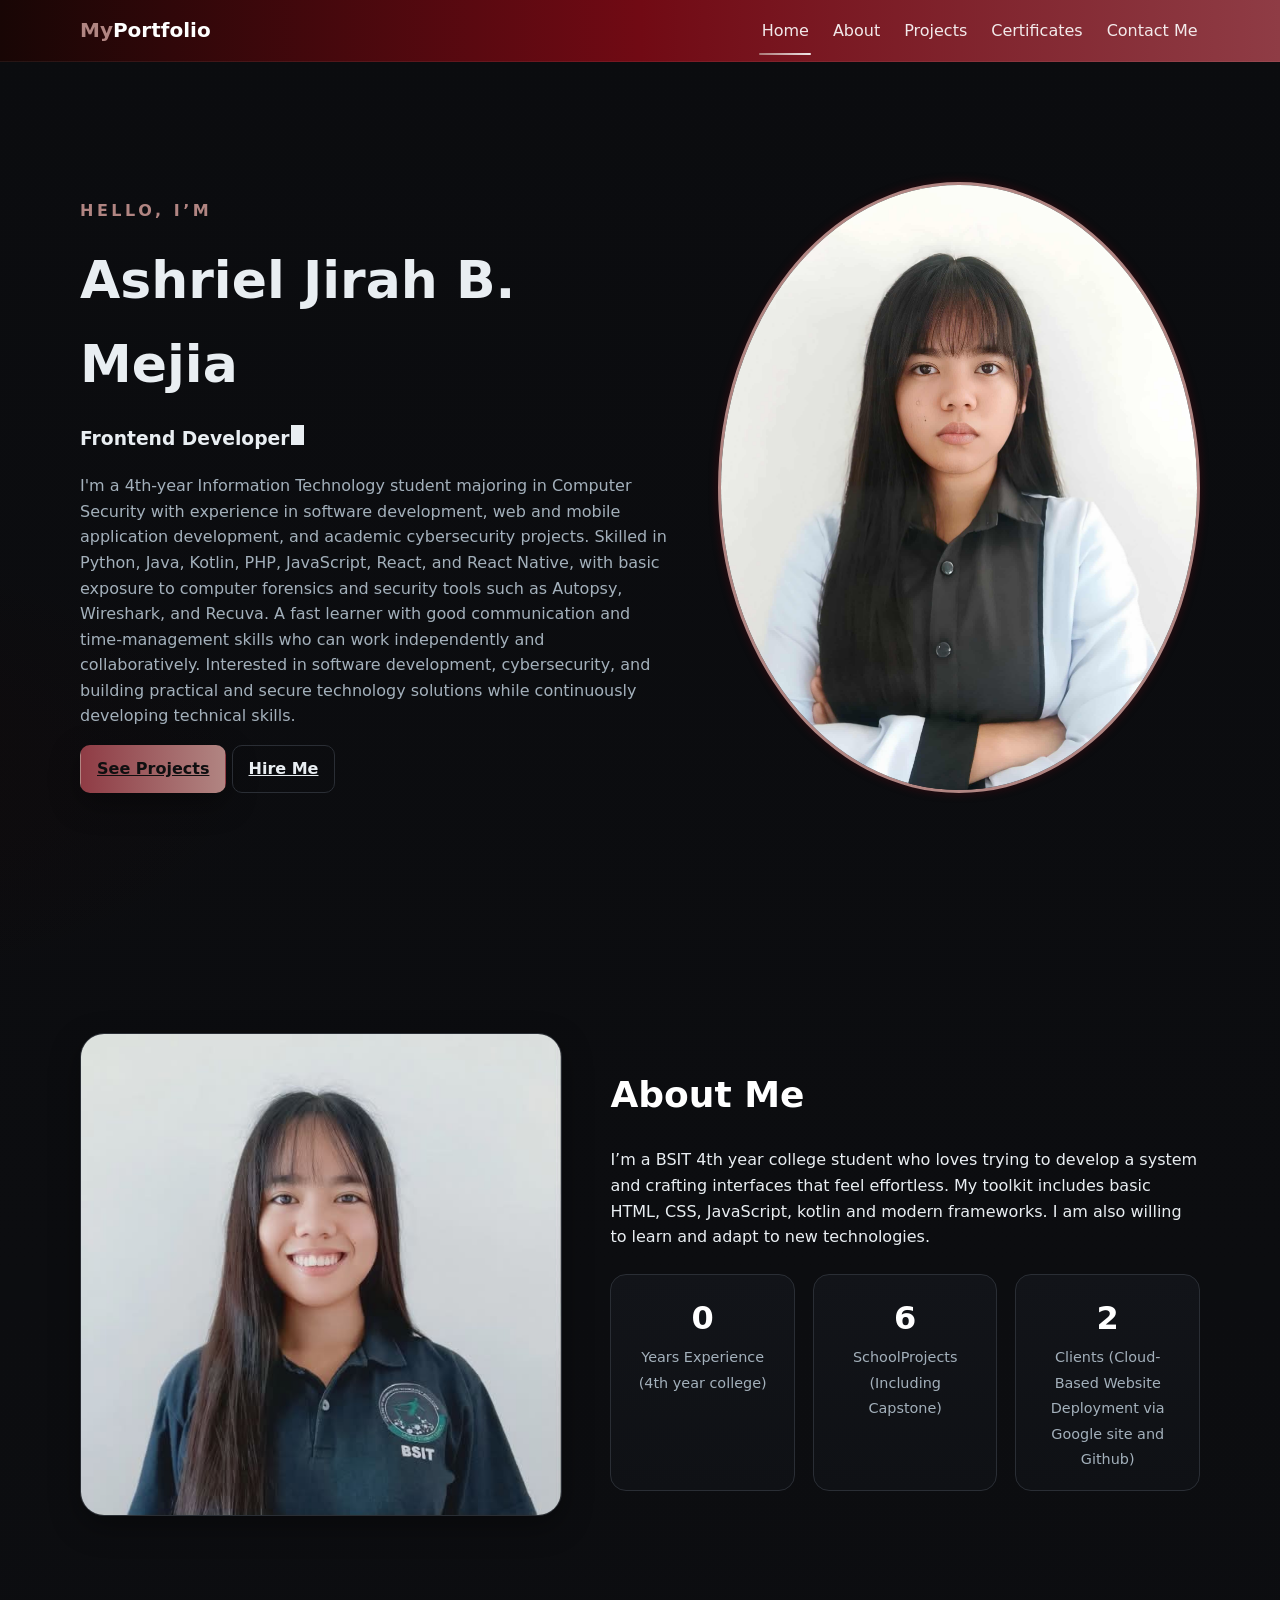
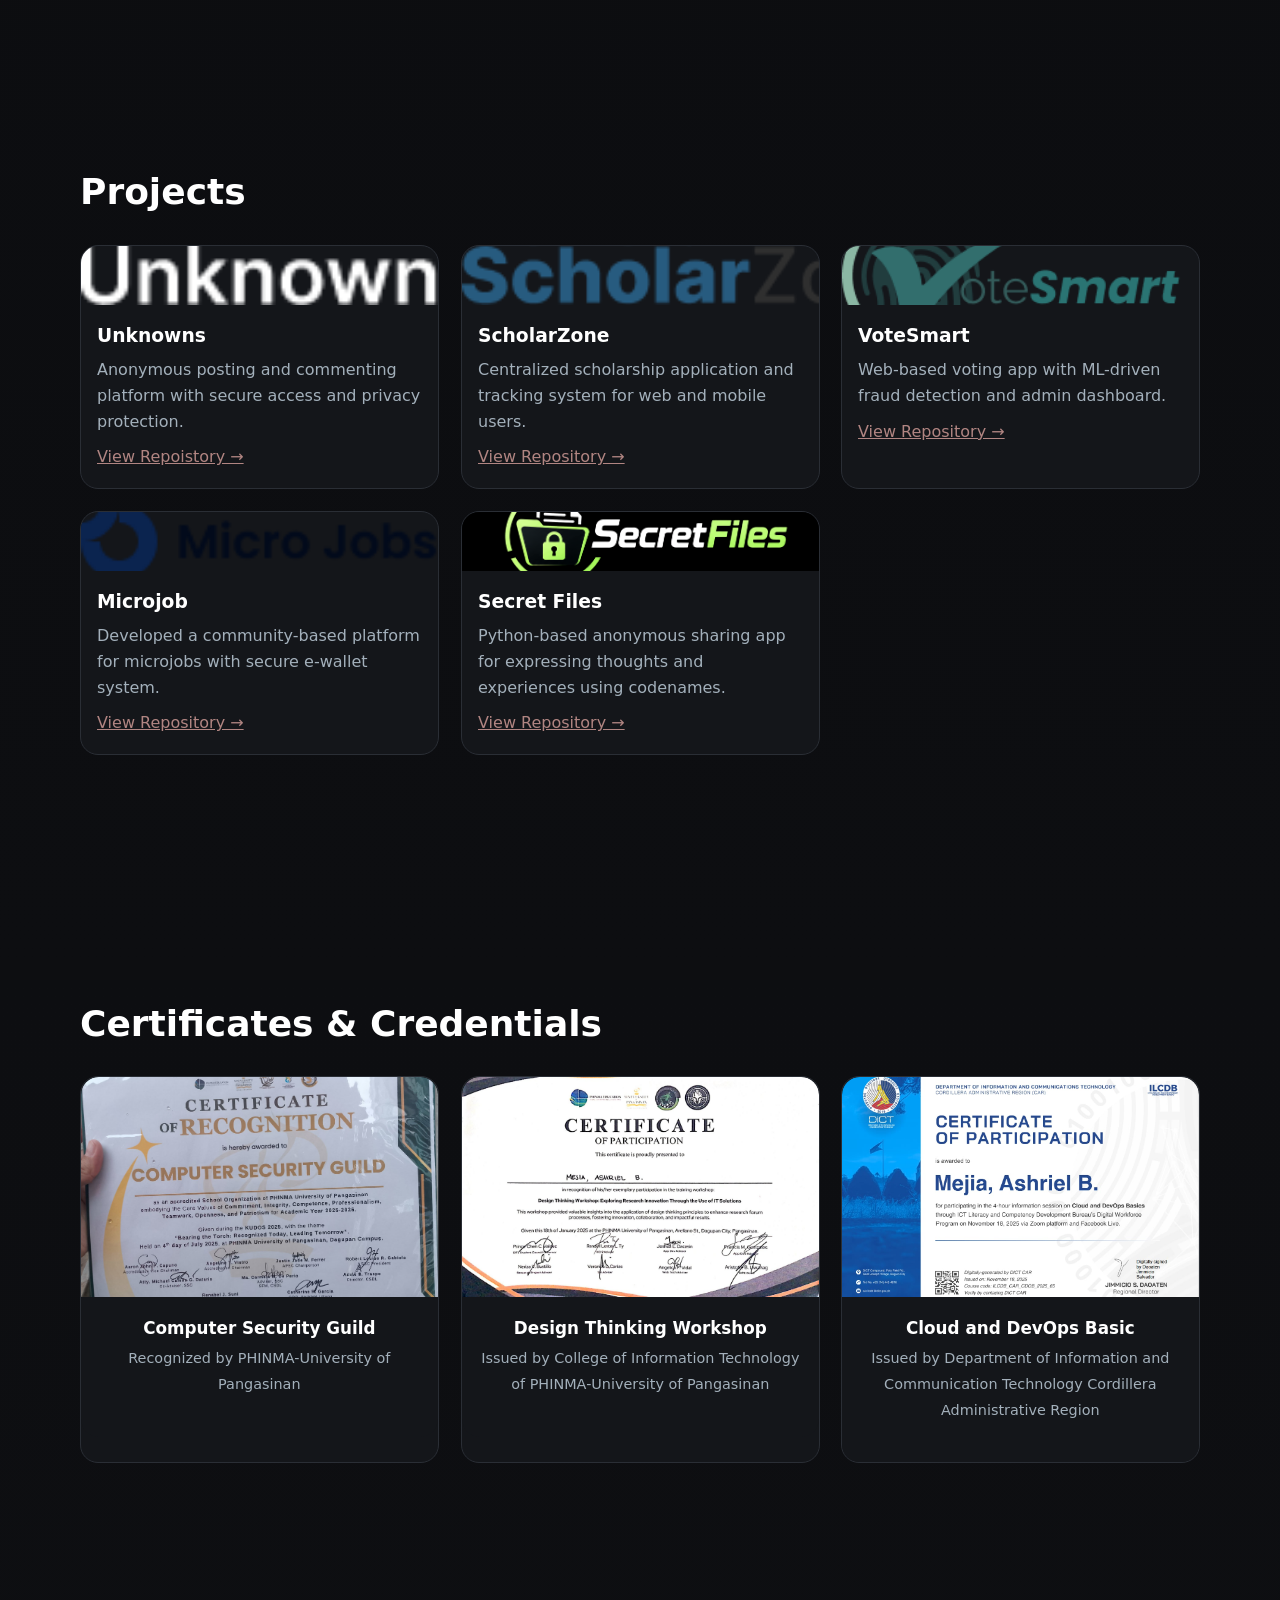
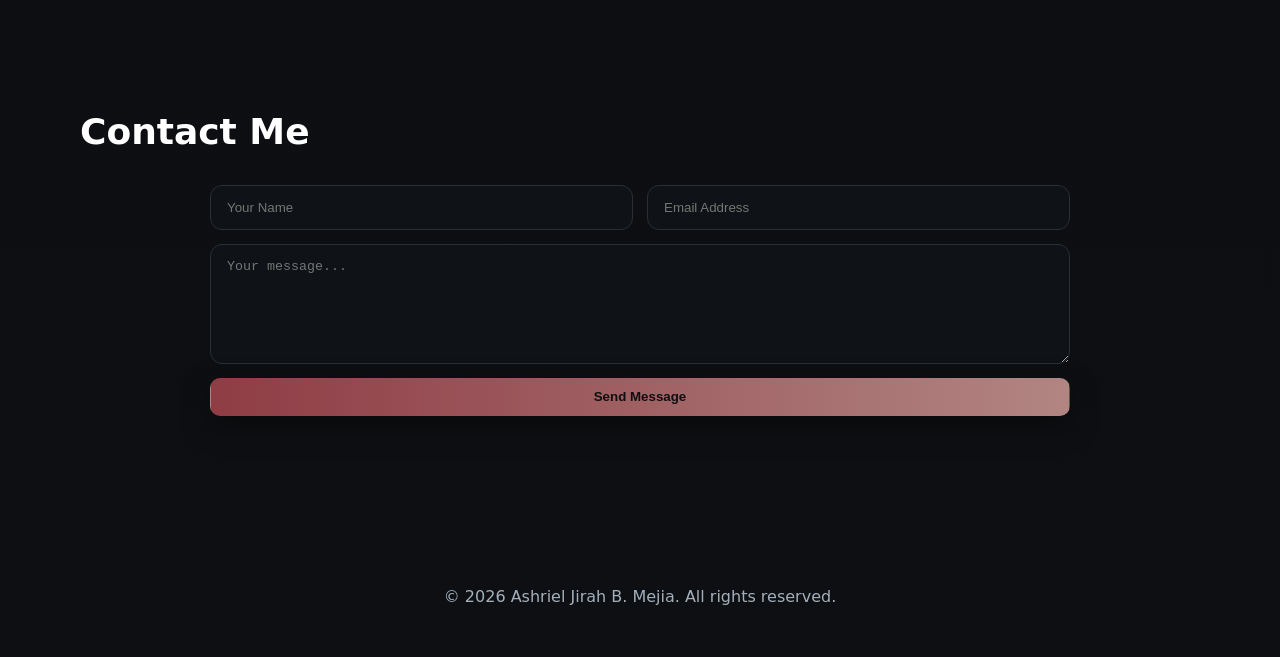
==== commit 7c1b3eae: "Fix HTML formatting and restore content" ====
--- a/index.html
+++ b/index.html
@@ -34,7 +34,7 @@
       <h1 class="reveal">Ashriel Jirah B. Mejia</h1>
       <h3 class="typing reveal" data-text='["Frontend Developer","UI/UX Enthusiast","Ledership Skills", "Project Manager"]'></h3>
       <p class="lead reveal">
-        I am a 4th-year Information Technology student majoring in Computer Security with experience in software development, web and mobile application development, and academic cybersecurity projects. Skilled in Python, Java, Kotlin, PHP, JavaScript, React, and React Native, with basic exposure to computer forensics and security tools such as Autopsy, Wireshark, and Recuva. A fast learner with good communication and time-management skills who can work independently and collaboratively. Interested in software development, cybersecurity, and building practical and secure technology solutions while continuously developing technical skills.
+        I'm a 4th-year Information Technology student majoring in Computer Security with experience in software development, web and mobile application development, and academic cybersecurity projects. Skilled in Python, Java, Kotlin, PHP, JavaScript, React, and React Native, with basic exposure to computer forensics and security tools such as Autopsy, Wireshark, and Recuva. A fast learner with good communication and time-management skills who can work independently and collaboratively. Interested in software development, cybersecurity, and building practical and secure technology solutions while continuously developing technical skills.
       </p>
 
       <div class="btn-box reveal">
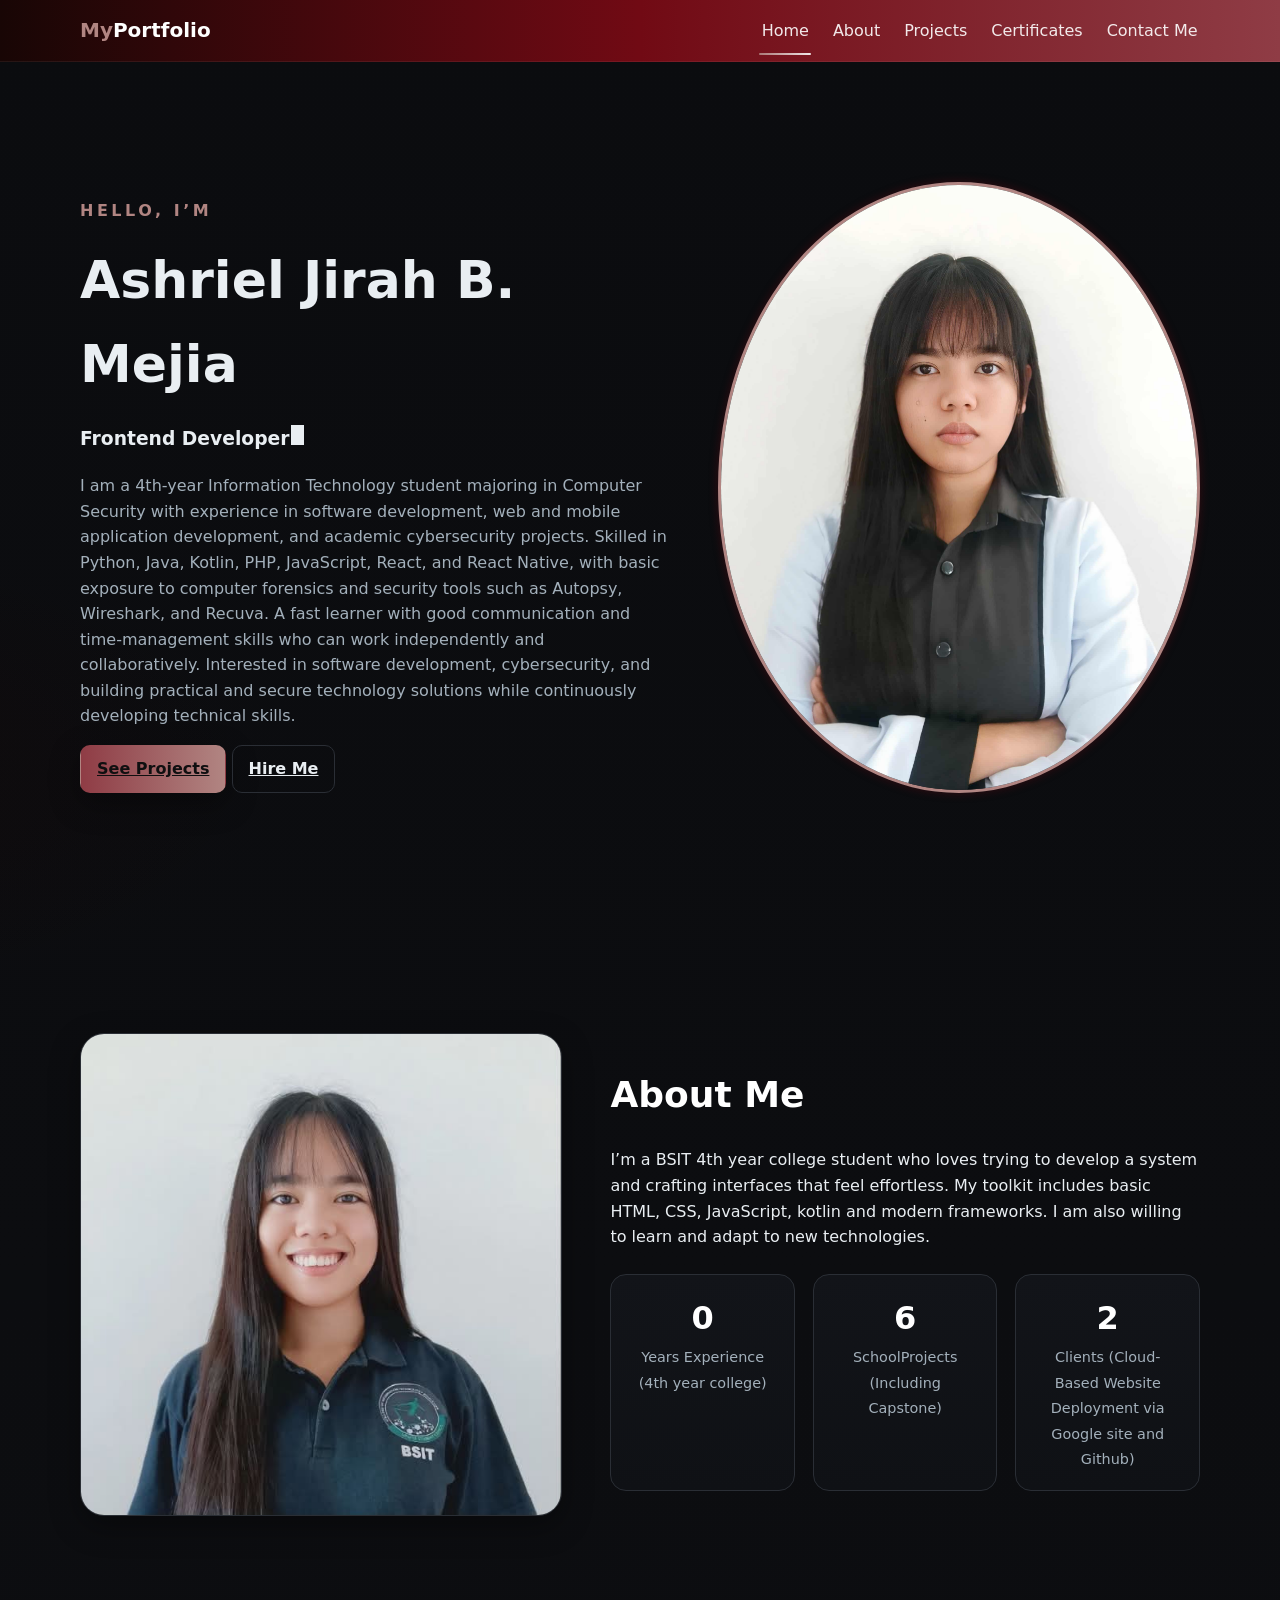
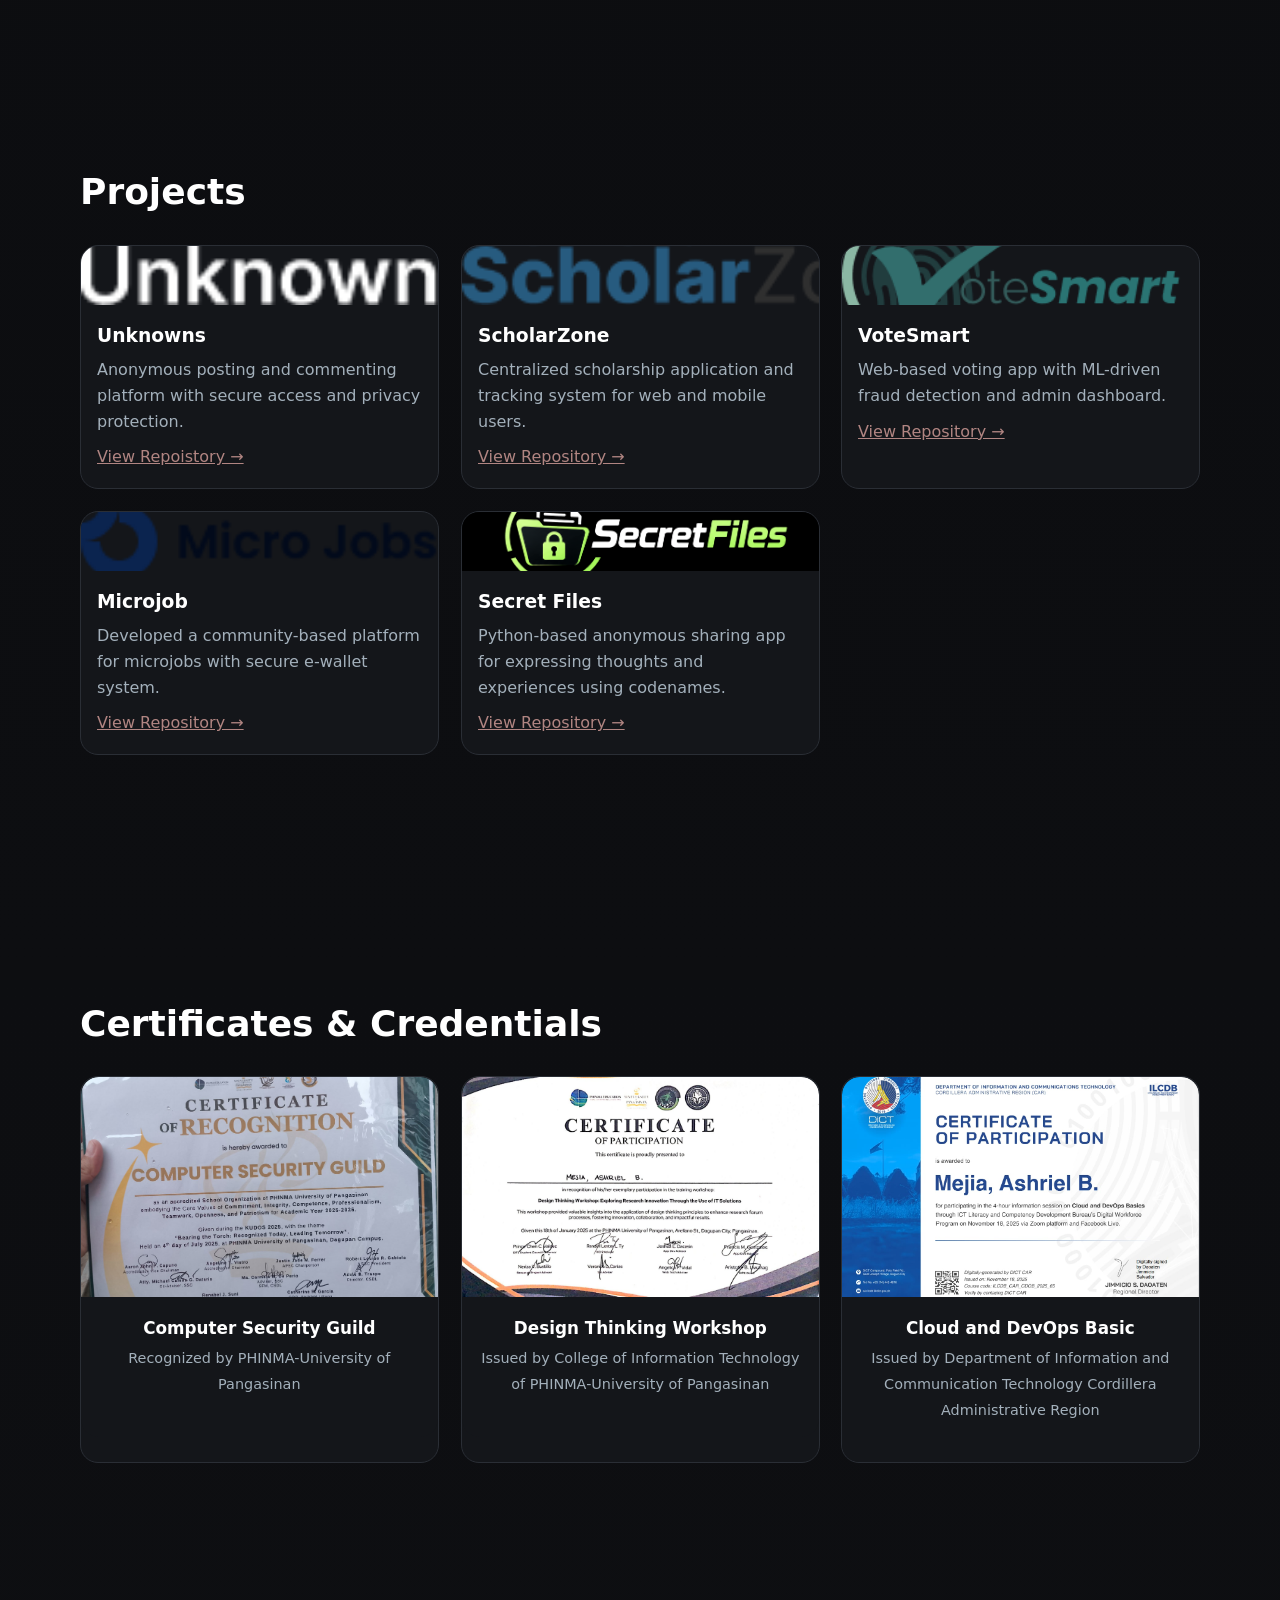
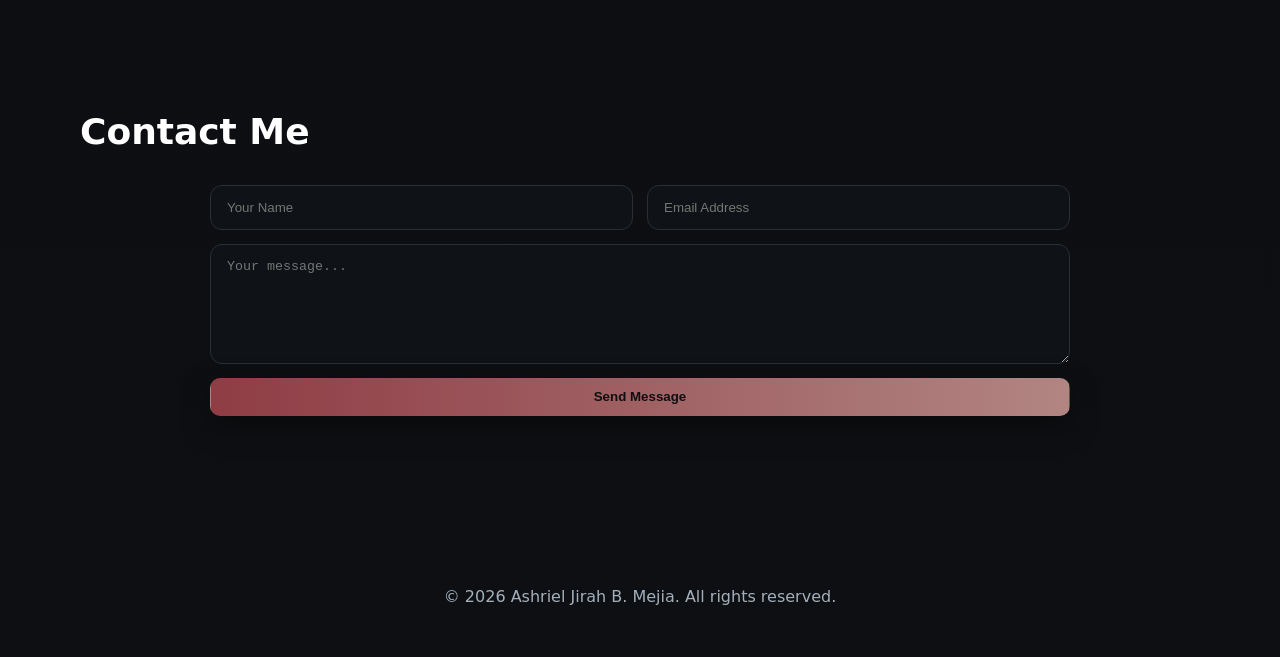
==== commit 4c112a1a: "Update index.html" ====
--- a/index.html
+++ b/index.html
@@ -34,7 +34,7 @@
       <h1 class="reveal">Ashriel Jirah B. Mejia</h1>
       <h3 class="typing reveal" data-text='["Frontend Developer","UI/UX Enthusiast","Ledership Skills", "Project Manager"]'></h3>
       <p class="lead reveal">
-        I'm a 4th-year Information Technology student majoring in Computer Security with experience in software development, web and mobile application development, and academic cybersecurity projects. Skilled in Python, Java, Kotlin, PHP, JavaScript, React, and React Native, with basic exposure to computer forensics and security tools such as Autopsy, Wireshark, and Recuva. A fast learner with good communication and time-management skills who can work independently and collaboratively. Interested in software development, cybersecurity, and building practical and secure technology solutions while continuously developing technical skills.
+        I am a 4th-year Information Technology student majoring in Computer Security with experience in software development, web and mobile application development, and academic cybersecurity projects. Skilled in Python, Java, Kotlin, PHP, JavaScript, React, and React Native, with basic exposure to computer forensics and security tools such as Autopsy, Wireshark, and Recuva. A fast learner with good communication and time-management skills who can work independently and collaboratively. Interested in software development, cybersecurity, and building practical and secure technology solutions while continuously developing technical skills.
       </p>
 
       <div class="btn-box reveal">
